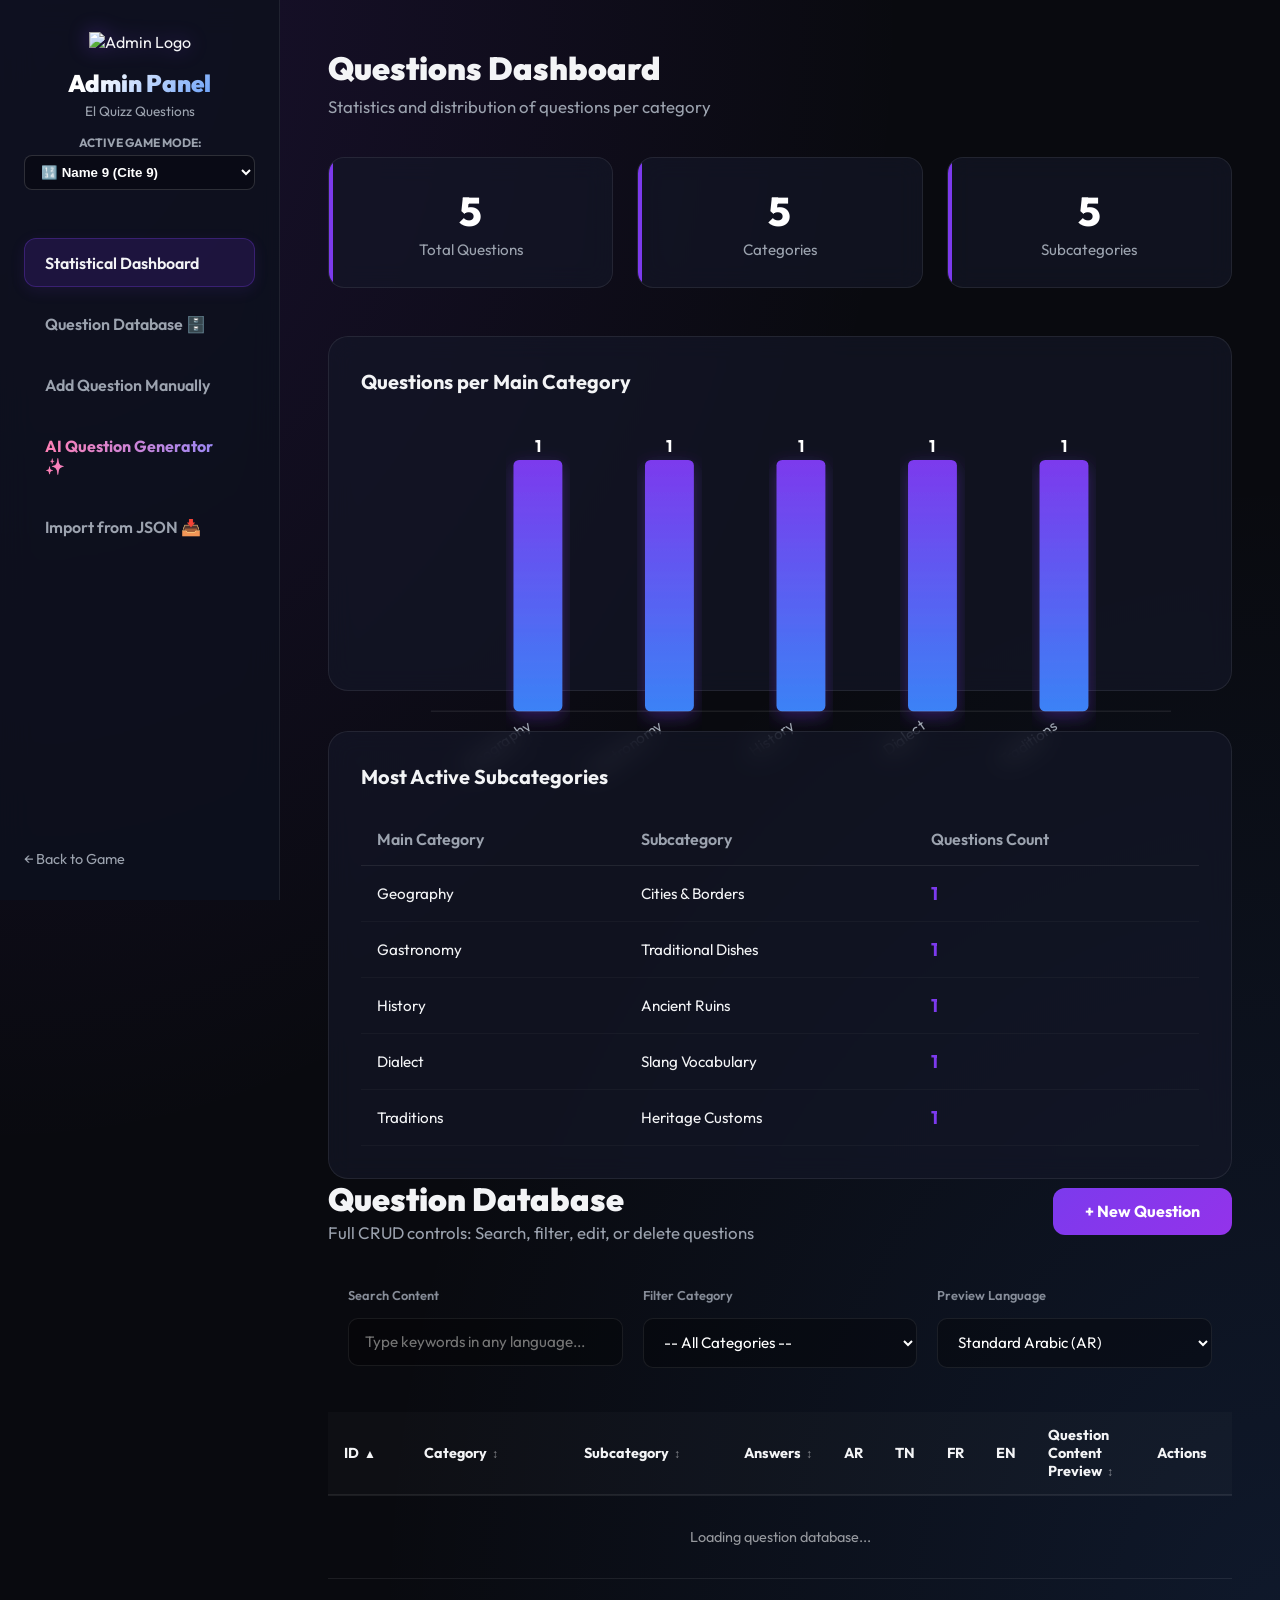
==== web_poc/admin.html @ 9b9b785c "feat: initial commit with clean assets, seeded dictionary database, animations, and theme switcher" ====
<!DOCTYPE html>
<html lang="en" dir="ltr">
<head>
    <meta charset="UTF-8">
    <meta name="viewport" content="width=device-width, initial-scale=1.0">
    <title>Admin Dashboard — Question Management</title>
    <!-- Outfit & Cairo Font from Google Fonts -->
    <link rel="preconnect" href="https://fonts.googleapis.com">
    <link rel="preconnect" href="https://fonts.gstatic.com" crossorigin>
    <link href="https://fonts.googleapis.com/css2?family=Outfit:wght@300;400;600;800&family=Cairo:wght@400;600;700;900&display=swap" rel="stylesheet">
    <link rel="stylesheet" href="admin_style.css">
</head>
<body>
    <div id="admin-app" class="admin-container">
        
        <!-- Sidebar Navigation -->
        <aside class="admin-sidebar">
            <div class="sidebar-header">
                <img src="https://img.icons8.com/color/96/shield.png" alt="Admin Logo" class="sidebar-logo">
                <h1 class="sidebar-title">Admin Panel</h1>
                <p class="sidebar-subtitle">El Quizz Questions</p>
                <div style="margin-top: 15px; width: 100%;">
                    <label style="font-size: 0.75rem; text-transform: uppercase; color: var(--text-secondary); display: block; margin-bottom: 5px; font-weight: bold;">Active Game Mode:</label>
                    <select id="admin-mode-select" style="width: 100%; padding: 8px 12px; background: rgba(0,0,0,0.3); border: 1px solid rgba(255,255,255,0.15); border-radius: 8px; color: white; font-weight: bold; cursor: pointer; outline: none; transition: all 0.2s ease;">
                        <option value="talla3">🔢 Name 9 (Cite 9)</option>
                        <option value="bent_waled">👦 Bent Waled (Girl Boy)</option>
                    </select>
                </div>
            </div>
            
            <nav class="sidebar-nav">
                <button class="nav-item active" data-tab="tab-dashboard">
                    <span>Statistical Dashboard</span>
                </button>
                <button class="nav-item" data-tab="tab-crud">
                    <span>Question Database 🗄️</span>
                </button>
                <button class="nav-item" data-tab="tab-add-manual">
                    <span>Add Question Manually</span>
                </button>
                <button class="nav-item" data-tab="tab-add-ai">
                    <span class="ai-sparkle">AI Question Generator ✨</span>
                </button>
                <button class="nav-item" data-tab="tab-import-json">
                    <span>Import from JSON 📥</span>
                </button>
            </nav>
            
            <div class="sidebar-footer">
                <a href="index.html" class="btn-sidebar-back">← Back to Game</a>
            </div>
        </aside>

        <!-- Main Content Area -->
        <main class="admin-content">
            
            <!-- Tab 1: Dashboard Visualizations -->
            <section id="tab-dashboard" class="tab-content active">
                <h2 class="content-title" id="lbl-dash-title">Questions Dashboard</h2>
                <p class="content-subtitle" id="lbl-dash-subtitle">Statistics and distribution of questions per category</p>

                <!-- Name 9 Dashboard View -->
                <div id="dashboard-talla3-view">
                    <!-- Cards Grid -->
                    <div class="stats-cards-grid">
                        <div class="stat-card">
                            <span class="stat-num" id="stat-total-q">0</span>
                            <span class="stat-lbl">Total Questions</span>
                        </div>
                        <div class="stat-card">
                            <span class="stat-num" id="stat-total-cats">0</span>
                            <span class="stat-lbl">Categories</span>
                        </div>
                        <div class="stat-card">
                            <span class="stat-num" id="stat-total-subcats">0</span>
                            <span class="stat-lbl">Subcategories</span>
                        </div>
                    </div>

                    <!-- Charts Container -->
                    <div class="charts-row">
                        <div class="chart-card-full">
                            <h3 class="chart-title">Questions per Main Category</h3>
                            <div class="chart-visual">
                                <svg id="cat-distribution-svg" viewBox="0 0 600 320"></svg>
                            </div>
                        </div>
                    </div>

                    <div class="table-card">
                        <h3 class="chart-title">Most Active Subcategories</h3>
                        <div class="subcat-table-wrapper">
                            <table class="subcat-table">
                                <thead>
                                    <tr>
                                        <th>Main Category</th>
                                        <th>Subcategory</th>
                                        <th>Questions Count</th>
                                    </tr>
                                </thead>
                                <tbody id="subcat-stats-rows">
                                    <!-- Dynamic rows -->
                                </tbody>
                            </table>
                        </div>
                    </div>
                </div>

                <!-- Bent Waled Dashboard View -->
                <div id="dashboard-bw-view" style="display: none;">
                    <!-- Cards Grid -->
                    <div class="stats-cards-grid">
                        <div class="stat-card">
                            <span class="stat-num" id="stat-bw-total-words">0</span>
                            <span class="stat-lbl">Total Words</span>
                        </div>
                        <div class="stat-card">
                            <span class="stat-num" id="stat-bw-approved-words">0</span>
                            <span class="stat-lbl">Approved Words</span>
                        </div>
                        <div class="stat-card">
                            <span class="stat-num" id="stat-bw-pending-words">0</span>
                            <span class="stat-lbl">Pending Review</span>
                        </div>
                    </div>

                    <!-- Charts Container -->
                    <div class="charts-row">
                        <div class="chart-card-full">
                            <h3 class="chart-title">Words per Main Category</h3>
                            <div class="chart-visual">
                                <svg id="bw-cat-distribution-svg" viewBox="0 0 600 320"></svg>
                            </div>
                        </div>
                    </div>

                    <div class="table-card">
                        <h3 class="chart-title">Words count per Language</h3>
                        <div class="subcat-table-wrapper">
                            <table class="subcat-table">
                                <thead>
                                    <tr>
                                        <th>Language Code</th>
                                        <th>Language Name</th>
                                        <th>Words Count</th>
                                    </tr>
                                </thead>
                                <tbody id="bw-lang-stats-rows">
                                    <!-- Dynamic rows -->
                                </tbody>
                            </table>
                        </div>
                    </div>
                </div>
            </section>

            <!-- Tab 1.5: Question Database (CRUD) -->
            <section id="tab-crud" c                <!-- Name 9 (Talla3) Header & Filter -->
                <div id="crud-talla3-header" style="display: flex; justify-content: space-between; align-items: center; margin-bottom: 1.5rem;">
                    <div>
                        <h2 class="content-title" style="margin-bottom: 0.2rem;">Question Database</h2>
                        <p class="content-subtitle" style="margin: 0;">Full CRUD controls: Search, filter, edit, or delete questions</p>
                    </div>
                    <button class="btn btn-primary" onclick="document.querySelector('[data-tab=\'tab-add-manual\']').click()" style="margin: 0;">+ New Question</button>
                </div>
                
                <!-- Filter bar (Talla3) -->
                <div id="crud-talla3-filters" class="card" style="padding: 1.25rem; margin-bottom: 1.5rem;">
                    <div style="display: grid; grid-template-columns: repeat(auto-fit, minmax(200px, 1fr)); gap: 1.25rem;">
                        <div class="form-group" style="margin: 0;">
                            <label style="font-size: 0.8rem; opacity: 0.85; margin-bottom: 0.4rem; display: block; font-weight: 600;">Search Content</label>
                            <input type="text" id="crud-search" placeholder="Type keywords in any language..." style="width: 100%; box-sizing: border-box;">
                        </div>
                        <div class="form-group" style="margin: 0;">
                            <label style="font-size: 0.8rem; opacity: 0.85; margin-bottom: 0.4rem; display: block; font-weight: 600;">Filter Category</label>
                            <select id="crud-filter-category" style="width: 100%; box-sizing: border-box;">
                                <option value="">-- All Categories --</option>
                                <option value="TO_DO">TO_DO (No Category/Subcategory)</option>
                                <option value="History & Politics">History & Politics</option>
                                <option value="Geography">Geography</option>
                                <option value="Economy & Business">Economy & Business</option>
                                <option value="Science & Technology">Science & Technology</option>
                                <option value="Sports">Sports</option>
                                <option value="Arts">Arts</option>
                                <option value="Entertainment">Entertainment</option>
                                <option value="Gastronomy">Gastronomy</option>
                                <option value="Culture & Lifestyle">Culture & Lifestyle</option>
                                <option value="Religion & Philosophy">Religion & Philosophy</option>
                            </select>
                        </div>
                        <div class="form-group" style="margin: 0;">
                            <label style="font-size: 0.8rem; opacity: 0.85; margin-bottom: 0.4rem; display: block; font-weight: 600;">Preview Language</label>
                            <select id="crud-preview-lang" style="width: 100%; box-sizing: border-box;">
                                <option value="ar" selected>Standard Arabic (AR)</option>
                                <option value="tn">Tunisian Derja (TN)</option>
                                <option value="fr">French (FR)</option>
                                <option value="en">English (EN)</option>
                            </select>
                        </div>
                    </div>
                </div>

                <!-- Bent Waled (BW) Header & Filter -->
                <div id="crud-bw-header" style="display: none; justify-content: space-between; align-items: center; margin-bottom: 1.5rem;">
                    <div>
                        <h2 class="content-title" style="margin-bottom: 0.2rem;">Bent Waled Dictionary</h2>
                        <p class="content-subtitle" style="margin: 0;">Manage valid words: Search, filter, edit, or delete accepted answers</p>
                    </div>
                    <div style="display: flex; gap: 10px; align-items: center;">
                        <button class="btn btn-secondary" id="btn-bw-export" style="margin: 0; background: rgba(59,130,246,0.15); border: 1px solid #3b82f6; color: #3b82f6;">Export to Disk 💾</button>
                        <button class="btn btn-primary" onclick="document.querySelector('[data-tab=\'tab-add-manual\']').click()" style="margin: 0;">+ Add Word</button>
                    </div>
                </div>

                <!-- Filter bar (BW) -->
                <div id="crud-bw-filters" class="card" style="display: none; padding: 1.25rem; margin-bottom: 1.5rem;">
                    <div style="display: grid; grid-template-columns: repeat(auto-fit, minmax(180px, 1fr)); gap: 1.25rem;">
                        <div class="form-group" style="margin: 0;">
                            <label style="font-size: 0.8rem; opacity: 0.85; margin-bottom: 0.4rem; display: block; font-weight: 600;">Search Word</label>
                            <input type="text" id="crud-bw-search" placeholder="Type word..." style="width: 100%; box-sizing: border-box;">
                        </div>
                        <div class="form-group" style="margin: 0;">
                            <label style="font-size: 0.8rem; opacity: 0.85; margin-bottom: 0.4rem; display: block; font-weight: 600;">Category</label>
                            <select id="crud-bw-filter-category" style="width: 100%; box-sizing: border-box;">
                                <option value="">-- All Categories --</option>
                                <option value="boy">Boy (ولد)</option>
                                <option value="girl">Girl (بنت)</option>
                                <option value="country">Country (بلاد)</option>
                                <option value="animal">Animal (حيوان)</option>
                                <option value="object">Object (جماد)</option>
                                <option value="plant">Plant (نبات)</option>
                                <option value="profession">Profession (خدمة)</option>
                                <option value="food">Food (ماكلة)</option>
                            </select>
                        </div>
                        <div class="form-group" style="margin: 0;">
                            <label style="font-size: 0.8rem; opacity: 0.85; margin-bottom: 0.4rem; display: block; font-weight: 600;">Letter</label>
                            <input type="text" id="crud-bw-filter-letter" placeholder="Letter..." maxlength="5" style="width: 100%; box-sizing: border-box;">
                        </div>
                        <div class="form-group" style="margin: 0;">
                            <label style="font-size: 0.8rem; opacity: 0.85; margin-bottom: 0.4rem; display: block; font-weight: 600;">Language</label>
                            <select id="crud-bw-filter-lang" style="width: 100%; box-sizing: border-box;">
                                <option value="">-- All Languages --</option>
                                <option value="ar">Arabic (AR)</option>
                                <option value="tn">Tunisian (TN)</option>
                                <option value="fr">French (FR)</option>
                                <option value="en">English (EN)</option>
                            </select>
                        </div>
                    </div>
                </div>
                
                <!-- Database Grid/Table -->
                <div class="card" style="padding: 0; overflow-x: auto;">
                    <!-- Question Table (Talla3) -->
                    <table id="crud-table-talla3" class="crud-table" style="width: 100%; border-collapse: collapse; text-align: left; font-size: 0.9rem; min-width: 900px;">
                        <thead>
                            <tr style="border-bottom: 2px solid var(--panel-border); background: rgba(255,255,255,0.02);">
                                <th class="sortable-header" data-sort="id" style="padding: 14px 16px; width: 80px; cursor: pointer; user-select: none;">
                                    ID <span class="sort-icon" id="sort-icon-id" style="font-size: 0.75rem; margin-left: 2px;">▲</span>
                                </th>
                                <th class="sortable-header" data-sort="category" style="padding: 14px 16px; width: 160px; cursor: pointer; user-select: none;">
                                    Category <span class="sort-icon" id="sort-icon-category" style="font-size: 0.75rem; margin-left: 2px; opacity: 0.5;">↕</span>
                                </th>
                                <th class="sortable-header" data-sort="subcategory" style="padding: 14px 16px; width: 160px; cursor: pointer; user-select: none;">
                                    Subcategory <span class="sort-icon" id="sort-icon-subcategory" style="font-size: 0.75rem; margin-left: 2px; opacity: 0.5;">↕</span>
                                </th>
                                <th class="sortable-header" data-sort="answers" style="padding: 14px 16px; text-align: center; width: 100px; cursor: pointer; user-select: none;">
                                    Answers <span class="sort-icon" id="sort-icon-answers" style="font-size: 0.75rem; margin-left: 2px; opacity: 0.5;">↕</span>
                                </th>
                                <th style="padding: 14px 16px; text-align: center; width: 45px;">AR</th>
                                <th style="padding: 14px 16px; text-align: center; width: 45px;">TN</th>
                                <th style="padding: 14px 16px; text-align: center; width: 45px;">FR</th>
                                <th style="padding: 14px 16px; text-align: center; width: 45px;">EN</th>
                                <th class="sortable-header" data-sort="text" style="padding: 14px 16px; cursor: pointer; user-select: none;">
                                    Question Content Preview <span class="sort-icon" id="sort-icon-text" style="font-size: 0.75rem; margin-left: 2px; opacity: 0.5;">↕</span>
                                </th>
                                <th style="padding: 14px 16px; text-align: center; width: 100px;">Actions</th>
                            </tr>
                        </thead>
                        <tbody id="crud-table-body">
                            <tr>
                                <td colspan="10" style="padding: 2rem; text-align: center; opacity: 0.6;">Loading question database...</td>
                            </tr>
                        </tbody>
                    </table>

                    <!-- Word Table (Bent Waled) -->
                    <table id="crud-table-bw" class="crud-table" style="display: none; width: 100%; border-collapse: collapse; text-align: left; font-size: 0.9rem; min-width: 900px;">
                        <thead>
                            <tr style="border-bottom: 2px solid var(--panel-border); background: rgba(255,255,255,0.02);">
                                <th style="padding: 14px 16px; width: 60px;">ID</th>
                                <th style="padding: 14px 16px; width: 140px;">Entity ID</th>
                                <th style="padding: 14px 16px; width: 120px;">Category</th>
                                <th style="padding: 14px 16px; width: 80px; text-align: center;">Letter</th>
                                <th style="padding: 14px 16px; width: 180px;">Word</th>
                                <th style="padding: 14px 16px;">Aliases / Synonyms</th>
                                <th style="padding: 14px 16px; width: 90px; text-align: center;">Language</th>
                                <th style="padding: 14px 16px; width: 90px; text-align: center;">Status</th>
                                <th style="padding: 14px 16px; text-align: center; width: 100px;">Actions</th>
                            </tr>
                        </thead>
                        <tbody id="crud-bw-table-body">
                            <tr>
                                <td colspan="7" style="padding: 2rem; text-align: center; opacity: 0.6;">Loading words dictionary...</td>
                            </tr>
                        </tbody>
                    </table>
                </div>

                <!-- Pagination for Bent Waled dictionary -->
                <div id="crud-bw-pagination" style="display: none; justify-content: flex-end; gap: 10px; margin-top: 15px; align-items: center; font-size: 0.95rem;">
                    <span id="crud-bw-pag-info" style="color: var(--text-secondary); margin-right: 10px;">Showing 0-0 of 0</span>
                    <button id="btn-bw-prev-page" class="btn btn-secondary" style="padding: 6px 12px; margin: 0;">Prev</button>
                    <button id="btn-bw-next-page" class="btn btn-secondary" style="padding: 6px 12px; margin: 0;">Next</button>
                </div>
            </section>

            <!-- Tab 2: Add Question Manually -->
            <section id="tab-add-manual" class="tab-content">
                <h2 class="content-title" id="lbl-add-manual-title">Add Question Manually</h2>
                <p class="content-subtitle" id="lbl-add-manual-subtitle">Enter question metadata, text, and Fibonacci answer weights</p>

                <!-- Name 9 (Talla3) Form -->
                <form id="form-manual-question" class="question-form">
                    <div class="form-row-grid">
                        <div class="form-group">
                            <label for="man-question-text">Question Text</label>
                            <input type="text" id="man-question-text" required placeholder="e.g. Name coastal Tunisian cities?">
                        </div>
                    </div>

                    <div class="form-row-grid-three">
                        <div class="form-group">
                            <label for="man-category">Main Category</label>
                            <select id="man-category" required>
                                <option value="History & Politics">History & Politics</option>
                                <option value="Geography">Geography</option>
                                <option value="Economy & Business">Economy & Business</option>
                                <option value="Science & Technology">Science & Technology</option>
                                <option value="Sports">Sports</option>
                                <option value="Arts">Arts</option>
                                <option value="Entertainment">Entertainment</option>
                                <option value="Gastronomy">Gastronomy</option>
                                <option value="Culture & Lifestyle">Culture & Lifestyle</option>
                                <option value="Religion & Philosophy">Religion & Philosophy</option>
                            </select>
                        </div>
                        <div class="form-group">
                            <label for="man-subcategory-select">Subcategory</label>
                            <select id="man-subcategory-select" required>
                                <option value="">-- Select Subcategory --</option>
                                <option value="__NEW__">Other (Create New)...</option>
                            </select>
                        </div>
                        <div class="form-group">
                            <label for="man-region">Target Region</label>
                            <select id="man-region" required>
                                <option value="national">National (Tunisia Only)</option>
                                <option value="regional">Regional (MENA / Arab World)</option>
                                <option value="global">Global (Universal)</option>
                            </select>
                        </div>
                    </div>

                    <div class="form-row-grid man-subcategory-new-group" style="display: none;">
                        <div class="form-group">
                            <label for="man-subcategory-new">New Subcategory Name</label>
                            <input type="text" id="man-subcategory-new" placeholder="Type new subcategory name">
                        </div>
                    </div>

                    <h3 class="form-sub-heading">9 Correct Answers (Fibonacci weights)</h3>
                    <p class="form-desc-text">Provide the answer text and select its Fibonacci difficulty level (1: Easy, 2: Medium, 3: Difficult, 5: Extremely Hard, 8: Near Impossible)</p>

                    <div class="answers-inputs-grid">
                        <!-- 9 Correct answers -->
                        <div class="ans-input-row">
                            <span class="ans-row-num">1</span>
                            <input type="text" id="man-ans-correct-0" required placeholder="Correct Answer 1">
                            <select id="man-ans-pts-0">
                                <option value="1" selected>1 (Easy)</option>
                                <option value="2">2 (Medium)</option>
                                <option value="3">3 (Difficult)</option>
                                <option value="5">5 (Extremely Hard)</option>
                                <option value="8">8 (Near Impossible)</option>
                            </select>
                        </div>
                        <div class="ans-input-row">
                            <span class="ans-row-num">2</span>
                            <input type="text" id="man-ans-correct-1" required placeholder="Correct Answer 2">
                            <select id="man-ans-pts-1">
                                <option value="1" selected>1 (Easy)</option>
                                <option value="2">2 (Medium)</option>
                                <option value="3">3 (Difficult)</option>
                                <option value="5">5 (Extremely Hard)</option>
                                <option value="8">8 (Near Impossible)</option>
                            </select>
                        </div>
                        <div class="ans-input-row">
                            <span class="ans-row-num">3</span>
                            <input type="text" id="man-ans-correct-2" required placeholder="Correct Answer 3">
                            <select id="man-ans-pts-2">
                                <option value="1" selected>1 (Easy)</option>
                                <option value="2">2 (Medium)</option>
                                <option value="3">3 (Difficult)</option>
                                <option value="5">5 (Extremely Hard)</option>
                                <option value="8">8 (Near Impossible)</option>
                            </select>
                        </div>
                        <div class="ans-input-row">
                            <span class="ans-row-num">4</span>
                            <input type="text" id="man-ans-correct-3" required placeholder="Correct Answer 4">
                            <select id="man-ans-pts-3">
                                <option value="1">1 (Easy)</option>
                                <option value="2" selected>2 (Medium)</option>
                                <option value="3">3 (Difficult)</option>
                                <option value="5">5 (Extremely Hard)</option>
                                <option value="8">8 (Near Impossible)</option>
                            </select>
                        </div>
                        <div class="ans-input-row">
                            <span class="ans-row-num">5</span>
                            <input type="text" id="man-ans-correct-4" required placeholder="Correct Answer 5">
                            <select id="man-ans-pts-4">
                                <option value="1">1 (Easy)</option>
                                <option value="2" selected>2 (Medium)</option>
                                <option value="3">3 (Difficult)</option>
                                <option value="5">5 (Extremely Hard)</option>
                                <option value="8">8 (Near Impossible)</option>
                            </select>
                        </div>
                        <div class="ans-input-row">
                            <span class="ans-row-num">6</span>
                            <input type="text" id="man-ans-correct-5" required placeholder="Correct Answer 6">
                            <select id="man-ans-pts-5">
                                <option value="1">1 (Easy)</option>
                                <option value="2">2 (Medium)</option>
                                <option value="3" selected>3 (Difficult)</option>
                                <option value="5">5 (Extremely Hard)</option>
                                <option value="8">8 (Near Impossible)</option>
                            </select>
                        </div>
                        <div class="ans-input-row">
                            <span class="ans-row-num">7</span>
                            <input type="text" id="man-ans-correct-6" required placeholder="Correct Answer 7">
                            <select id="man-ans-pts-6">
                                <option value="1">1 (Easy)</option>
                                <option value="2">2 (Medium)</option>
                                <option value="3" selected>3 (Difficult)</option>
                                <option value="5">5 (Extremely Hard)</option>
                                <option value="8">8 (Near Impossible)</option>
                            </select>
                        </div>
                        <div class="ans-input-row">
                            <span class="ans-row-num">8</span>
                            <input type="text" id="man-ans-correct-7" required placeholder="Correct Answer 8">
                            <select id="man-ans-pts-7">
                                <option value="1">1 (Easy)</option>
                                <option value="2">2 (Medium)</option>
                                <option value="3">3 (Difficult)</option>
                                <option value="5" selected>5 (Extremely Hard)</option>
                                <option value="8">8 (Near Impossible)</option>
                            </select>
                        </div>
                        <div class="ans-input-row">
                            <span class="ans-row-num">9</span>
                            <input type="text" id="man-ans-correct-8" required placeholder="Correct Answer 9">
                            <select id="man-ans-pts-8">
                                <option value="1">1 (Easy)</option>
                                <option value="2">2 (Medium)</option>
                                <option value="3">3 (Difficult)</option>
                                <option value="5">5 (Extremely Hard)</option>
                                <option value="8" selected>8 (Near Impossible)</option>
                            </select>
                        </div>
                    </div>

                    <h3 class="form-sub-heading text-red">Single Wrong Answer (The Trap)</h3>
                    <div class="form-row-grid">
                        <div class="form-group">
                            <input type="text" id="man-ans-wrong" required placeholder="e.g. Cairo (wrong answer)" class="input-wrong">
                        </div>
                    </div>

                    <button type="submit" class="btn btn-primary btn-submit">Save Question</button>
                </form>

                <!-- Bent Waled (BW) Form -->
                <form id="form-manual-bw-word" class="question-form" style="display: none;">
                    <div class="form-row-grid-two">
                        <div class="form-group">
                            <label for="man-bw-word">Dictionary Word</label>
                            <input type="text" id="man-bw-word" required placeholder="e.g. Apple, أرنب, Alice, فرنسا...">
                        </div>
                        <div class="form-group">
                            <label for="man-bw-entity-id">Entity ID (Optional)</label>
                            <input type="text" id="man-bw-entity-id" placeholder="e.g. country_ma, animal_rabbit...">
                        </div>
                    </div>
                    <div class="form-row-grid" style="margin-bottom: 15px;">
                        <div class="form-group">
                            <label for="man-bw-aliases">Aliases / Synonyms (Optional, comma-separated)</label>
                            <input type="text" id="man-bw-aliases" placeholder="e.g. L'île de Madagascar, Mada...">
                        </div>
                    </div>

                    <div class="form-row-grid-three">
                        <div class="form-group">
                            <label for="man-bw-category">Category</label>
                            <select id="man-bw-category" required style="width: 100%; box-sizing: border-box;">
                                <option value="boy">Boy (ولد)</option>
                                <option value="girl">Girl (بنت)</option>
                                <option value="country">Country (بلاد)</option>
                                <option value="animal">Animal (حيوان)</option>
                                <option value="object">Object (جماد)</option>
                                <option value="plant">Plant (نبات)</option>
                                <option value="profession">Profession (خدمة)</option>
                                <option value="food">Food (ماكلة)</option>
                            </select>
                        </div>
                        <div class="form-group">
                            <label for="man-bw-letter">Starts with Letter</label>
                            <input type="text" id="man-bw-letter" required maxlength="5" placeholder="e.g. A, ب..." style="width: 100%; box-sizing: border-box;">
                        </div>
                        <div class="form-group">
                            <label for="man-bw-lang">Word Language</label>
                            <select id="man-bw-lang" required style="width: 100%; box-sizing: border-box;">
                                <option value="ar">Standard Arabic (AR)</option>
                                <option value="tn">Tunisian Derja (TN)</option>
                                <option value="fr">French (FR)</option>
                                <option value="en" selected>English (EN)</option>
                            </select>
                        </div>
                    </div>

                    <div style="display: flex; align-items: center; gap: 8px; margin-top: 15px; margin-bottom: 25px;">
                        <input type="checkbox" id="man-bw-approved" checked style="width: auto;">
                        <label for="man-bw-approved" style="margin: 0; cursor: pointer;">Auto-Approve Word</label>
                    </div>

                    <button type="submit" class="btn btn-primary btn-submit">Save Word to Dictionary 🚀</button>
                </form>
            </section>

            <!-- Tab 3: Generate Question with AI -->
            <section id="tab-add-ai" class="tab-content">
                <h2 class="content-title" id="lbl-add-ai-title">AI Question Generator ✨</h2>
                <p class="content-subtitle" id="lbl-add-ai-subtitle">Use Gemini to generate a batch of cultural questions with 9 answers and 1 trap</p>

                <!-- Name 9 (Talla3) View -->
                <div id="ai-gen-talla3-view" class="ai-prompt-box">
                    <div class="form-group">
                        <label for="ai-prompt">Question Topic / Prompt</label>
                        <input type="text" id="ai-prompt" placeholder="e.g. Traditional Tunisian dishes, Oasis towns in Tozeur, Carthaginian ruins..." value="Traditional Tunisian dishes">
                    </div>
                    
                    <div class="form-row-grid">
                        <div class="form-group">
                            <label style="margin-bottom: 0.5rem; display: block; font-weight: 600; color: var(--text-secondary);">Target Languages (Select one or more to duplicate translations)</label>
                            <div class="language-checkboxes-grid" style="display: flex; gap: 1.5rem; flex-wrap: wrap; margin-bottom: 1rem;">
                                <label style="display: flex; align-items: center; gap: 0.5rem; cursor: pointer;">
                                    <input type="checkbox" name="ai-lang-checkbox" value="en" checked style="width: auto !important; margin: 0 !important;">
                                    <span>English</span>
                                </label>
                                <label style="display: flex; align-items: center; gap: 0.5rem; cursor: pointer;">
                                    <input type="checkbox" name="ai-lang-checkbox" value="fr" style="width: auto !important; margin: 0 !important;">
                                    <span>French</span>
                                </label>
                                <label style="display: flex; align-items: center; gap: 0.5rem; cursor: pointer;">
                                    <input type="checkbox" name="ai-lang-checkbox" value="ar" style="width: auto !important; margin: 0 !important;">
                                    <span>Arabic (Standard)</span>
                                </label>
                                <label style="display: flex; align-items: center; gap: 0.5rem; cursor: pointer;">
                                    <input type="checkbox" name="ai-lang-checkbox" value="tn" style="width: auto !important; margin: 0 !important;">
                                    <span>Tunisian Arabic (Derja)</span>
                                </label>
                            </div>
                        </div>
                    </div>

                    <div class="form-row-grid-three" style="grid-template-columns: 1fr 1fr; margin-top: 1rem;">
                        <div class="form-group">
                            <label for="ai-count">Generation Mode (Batch Size)</label>
                            <select id="ai-count">
                                <option value="1" selected>1 Question (Single)</option>
                                <option value="3">3 Questions (Batch)</option>
                                <option value="5">5 Questions (Batch)</option>
                            </select>
                        </div>
                        <div class="form-group" style="display: flex; align-items: flex-end;">
                            <button id="btn-generate-ai" class="btn btn-primary btn-ai glow-btn" style="width: 100%;">
                                <span>Generate Questions Now</span>
                                <i class="sparkle-icon">✨</i>
                            </button>
                        </div>
                    </div>
                </div>

                <!-- Bent Waled (BW) View -->
                <div id="ai-gen-bw-view" class="ai-prompt-box" style="display: none;">
                    <div class="form-group">
                        <label for="ai-bw-prompt">AI Prompt Guidance / Details</label>
                        <input type="text" id="ai-bw-prompt" placeholder="e.g. Traditional Tunisian food, popular French girl names..." value="Tunisian boy and girl names">
                    </div>

                    <div class="form-row-grid-three">
                        <div class="form-group">
                            <label for="ai-bw-category-select">Category</label>
                            <select id="ai-bw-category-select">
                                <option value="boy">Boy (ولد)</option>
                                <option value="girl">Girl (بنت)</option>
                                <option value="country">Country (بلاد)</option>
                                <option value="animal">Animal (حيوان)</option>
                                <option value="object">Object (جماد)</option>
                                <option value="plant">Plant (نبات)</option>
                                <option value="profession">Profession (خدمة)</option>
                                <option value="food">Food (ماكلة)</option>
                            </select>
                        </div>
                        <div class="form-group">
                            <label for="ai-bw-letter-input">Target Letter</label>
                            <input type="text" id="ai-bw-letter-input" maxlength="5" value="A" placeholder="A, B, أ, ب...">
                        </div>
                        <div class="form-group">
                            <label for="ai-bw-lang-select">Language</label>
                            <select id="ai-bw-lang-select">
                                <option value="ar">Standard Arabic (AR)</option>
                                <option value="tn">Tunisian Derja (TN)</option>
                                <option value="fr">French (FR)</option>
                                <option value="en" selected>English (EN)</option>
                            </select>
                        </div>
                    </div>

                    <div class="form-row-grid-three" style="grid-template-columns: 1fr 1fr; margin-top: 1rem;">
                        <div class="form-group">
                            <label for="ai-bw-count">Words Count</label>
                            <select id="ai-bw-count">
                                <option value="5">5 Words</option>
                                <option value="10" selected>10 Words</option>
                                <option value="25">25 Words</option>
                                <option value="50">50 Words</option>
                            </select>
                        </div>
                        <div class="form-group" style="display: flex; align-items: flex-end;">
                            <button id="btn-generate-ai-bw" class="btn btn-primary btn-ai glow-btn" style="width: 100%;">
                                <span>Generate Words Now</span>
                                <i class="sparkle-icon">✨</i>
                            </button>
                        </div>
                    </div>
                </div>

                <!-- AI Generation Loading Spinner -->
                <div id="ai-loading" class="ai-loading-container" style="display: none;">
                    <div class="spinner"></div>
                    <p class="spinner-text" id="ai-loading-text">Connecting to Gemini to design batch questions and trap answers...</p>
                </div>

                <!-- AI Output Preview Card (Talla3) -->
                <div id="ai-output-preview" class="ai-preview-card" style="display: none;">
                    <h3 class="preview-heading">Review & Edit Generated Questions</h3>
                    <div id="ai-preview-cards-container"></div>
                    <div class="preview-actions" style="margin-top: 2rem; border-top: 1px solid var(--panel-border); padding-top: 1.5rem;">
                        <button id="btn-save-ai-question" class="btn btn-primary">Save All to Database</button>
                        <button id="btn-discard-ai" class="btn btn-secondary">Discard All</button>
                    </div>
                </div>

                <!-- AI Output Preview Card (BW) -->
                <div id="ai-output-preview-bw" class="ai-preview-card" style="display: none;">
                    <h3 class="preview-heading">Review & Edit Generated Words</h3>
                    <div style="overflow-x: auto; margin-bottom: 1.5rem;">
                        <table class="crud-table" style="width: 100%;">
                            <thead>
                                <tr>
                                    <th style="width: 50px;">Select</th>
                                    <th>Category</th>
                                    <th>Letter</th>
                                    <th>Word</th>
                                    <th>Language</th>
                                </tr>
                            </thead>
                            <tbody id="ai-bw-preview-rows">
                                <!-- JS inserts word rows -->
                            </tbody>
                        </table>
                    </div>
                    <div class="preview-actions" style="margin-top: 2rem; border-top: 1px solid var(--panel-border); padding-top: 1.5rem;">
                        <button id="btn-save-ai-bw" class="btn btn-primary">Save Selected to Dictionary</button>
                        <button id="btn-discard-ai-bw" class="btn btn-secondary">Discard All</button>
                    </div>
                </div>
            </section>

            <!-- Tab 5: JSON Questions Import -->
            <section id="tab-import-json" class="tab-content">
                <h2 class="content-title" id="lbl-import-title">Import Questions from JSON 📥</h2>
                <p class="content-subtitle" id="lbl-import-subtitle">
                    Import a list of questions with multi-language translations and custom points in bulk by pasting a JSON array.
                </p>

                <!-- Name 9 (Talla3) Prompt View -->
                <div id="import-talla3-view" class="table-card" style="margin-bottom: 2rem; padding: 1.5rem;">
                    <h3 class="chart-title" style="margin-bottom: 0.75rem; color: var(--secondary-color);">
                        💡 How to Generate the JSON with a Chatbot
                    </h3>
                    <p style="font-size: 0.95rem; line-height: 1.6; color: var(--text-secondary); margin-bottom: 1rem;">
                        Copy the prompt template below and paste it into ChatGPT, Claude, Gemini, or any chatbot to generate a correctly formatted question list.
                    </p>
                    
                    <!-- Prompt Configuration Dropdowns -->
                    <div class="form-row-grid-three" style="margin-bottom: 1.5rem; grid-template-columns: 1fr 1fr 120px; gap: 1rem; border-bottom: 1px solid var(--panel-border); padding-bottom: 1.5rem;">
                        <div class="form-group">
                            <label for="import-prompt-category">Category Focus</label>
                            <select id="import-prompt-category" style="background: rgba(0,0,0,0.4); color: var(--text-primary); border: 1px solid var(--panel-border); border-radius: 8px; padding: 0.5rem; width: 100%;">
                                <option value="">-- All Categories (Random) --</option>
                                <option value="History & Politics">History & Politics</option>
                                <option value="Geography">Geography</option>
                                <option value="Economy & Business">Economy & Business</option>
                                <option value="Science & Technology">Science & Technology</option>
                                <option value="Sports">Sports</option>
                                <option value="Arts">Arts</option>
                                <option value="Entertainment">Entertainment</option>
                                <option value="Gastronomy">Gastronomy</option>
                                <option value="Culture & Lifestyle">Culture & Lifestyle</option>
                                <option value="Religion & Philosophy">Religion & Philosophy</option>
                            </select>
                        </div>
                        <div class="form-group">
                            <label for="import-prompt-subcategory">Subcategory Focus</label>
                            <select id="import-prompt-subcategory" style="background: rgba(0,0,0,0.4); color: var(--text-primary); border: 1px solid var(--panel-border); border-radius: 8px; padding: 0.5rem; width: 100%;">
                                <option value="">-- All Subcategories --</option>
                            </select>
                        </div>
                        <div class="form-group">
                            <label for="import-prompt-count">Questions Count</label>
                            <select id="import-prompt-count" style="background: rgba(0,0,0,0.4); color: var(--text-primary); border: 1px solid var(--panel-border); border-radius: 8px; padding: 0.5rem; width: 100%;">
                                <option value="1">1</option>
                                <option value="3" selected>3</option>
                                <option value="5">5</option>
                                <option value="10">10</option>
                                <option value="15">15</option>
                            </select>
                        </div>
                    </div>

                    <div class="form-group">
                        <label style="display: flex; justify-content: space-between; align-items: center;">
                            <span>Chatbot Prompt Template</span>
                            <button class="btn btn-secondary" style="padding: 0.25rem 0.75rem; font-size: 0.8rem;" onclick="copyPromptTemplate('talla3')">Copy Prompt</button>
                        </label>
                        <textarea id="prompt-template-text" readonly class="form-control" style="min-height: 300px; font-family: monospace; font-size: 0.85rem; background: rgba(0,0,0,0.3); resize: none; margin-top: 0.5rem; line-height: 1.4; width: 100%;">Act as a professional trivia content designer for the Tunisian mobile game "El Quizz".
Generate exactly 3 trivia questions about Tunisian cultural heritage, history, or geography.
Return the response strictly as a single raw JSON array. DO NOT wrap it in markdown code block tags like ```json, and do not write any additional introductory or explanatory text.
Each question in the array must follow this exact format:
{
  "category": "Geography",
  "subcategory": "Country",
  "region": "Tunisia",
  "difficulty": 3,
  "generation": "All",
  "translations": {
    "ar": "ما هي بعض الولايات التونسية الساحلية؟",
    "tn": "شنومة بعض الولايات التونسية الساحلية؟",
    "fr": "Quels sont des gouvernorats côtiers tunisiens?",
    "en": "What are some coastal Tunisian governorates?"
  },
  "answers": [
    {
      "is_correct": true,
      "points": 1,
      "translations": {
        "ar": "بنزرت",
        "tn": "بنزرت",
        "fr": "Bizerte",
        "en": "Bizerte"
      }
    },
    {
      "is_correct": false,
      "points": 0,
      "translations": {
        "ar": "القيروان",
        "tn": "القيروان",
        "fr": "Kairouan",
        "en": "Kairouan"
      }
    }
  ]
}</textarea>
                    </div>
                </div>

                <!-- Bent Waled (BW) Prompt View -->
                <div id="import-bw-view" class="table-card" style="display: none; margin-bottom: 2rem; padding: 1.5rem;">
                    <h3 class="chart-title" style="margin-bottom: 0.75rem; color: var(--secondary-color);">
                        💡 How to Generate Dictionary JSON with a Chatbot
                    </h3>
                    <p style="font-size: 0.95rem; line-height: 1.6; color: var(--text-secondary); margin-bottom: 1rem;">
                        Copy the prompt template below and paste it into ChatGPT, Claude, Gemini, or any chatbot to generate a correctly formatted dictionary word list.
                    </p>

                    <div class="form-group">
                        <label style="display: flex; justify-content: space-between; align-items: center;">
                            <span>Chatbot Prompt Template (Bent Waled)</span>
                            <button class="btn btn-secondary" style="padding: 0.25rem 0.75rem; font-size: 0.8rem;" onclick="copyPromptTemplate('bw')">Copy Prompt</button>
                        </label>
                        <textarea id="prompt-template-text-bw" readonly class="form-control" style="min-height: 300px; font-family: monospace; font-size: 0.85rem; background: rgba(0,0,0,0.3); resize: none; margin-top: 0.5rem; line-height: 1.4; width: 100%;">Act as a professional dictionary content builder for the Tunisian mobile game "El Quizz".
Generate a list of 25 vocabulary words starting with specific letters for the game categories: boy, girl, country, animal, object, plant, profession, food.
Return the response strictly as a single raw JSON array. DO NOT wrap it in markdown code block tags like ```json, and do not write any introductory text.
Each item in the array must follow this exact format:
[
  {
    "category": "animal",
    "letter": "A",
    "word": "Alligator",
    "language": "en"
  }
]</textarea>
                    </div>
                </div>

                <!-- Pasting Input Form -->
                <div class="table-card" style="padding: 1.5rem;">
                    <h3 class="chart-title" id="lbl-paste-json-title" style="margin-bottom: 1rem; color: var(--accent-color);">
                        📋 Paste Question JSON Array
                    </h3>
                    <div class="form-group">
                        <textarea id="json-import-textarea" class="form-control" style="min-height: 280px; font-family: monospace; font-size: 0.9rem; line-height: 1.4; background: rgba(0,0,0,0.4); border: 1px solid var(--panel-border); border-radius: 12px; padding: 1rem; width: 100%; resize: vertical;" placeholder="[&#10;  {&#10;    &quot;category&quot;: &quot;Geography&quot;,&#10;    ...&#10;  }&#10;]"></textarea>
                    </div>
                    
                    <div style="display: flex; gap: 1rem; margin-top: 1rem;">
                        <button id="btn-import-json" class="btn btn-primary" style="flex-grow: 1;">Validate & Import Questions</button>
                        <button id="btn-clear-json" class="btn btn-secondary">Clear Input</button>
                    </div>
                </div>

                <!-- Import Status Logger -->
                <div id="json-import-status" style="display: none; margin-top: 1.5rem; padding: 1.25rem; background: rgba(13,17,30,0.85); border: 1px solid var(--panel-border); border-radius: 12px;">
                    <h4 style="margin-bottom: 0.75rem; color: var(--text-primary); font-size: 1.1rem; display: flex; align-items: center; gap: 0.5rem;">
                        <span>Import Status Log</span>
                        <span id="import-log-badge" style="font-size: 0.75rem; padding: 0.15rem 0.5rem; border-radius: 10px; background: var(--primary-color);">Processing...</span>
                    </h4>
                    <div id="json-import-log-rows" style="font-family: monospace; max-height: 250px; overflow-y: auto; font-size: 0.85rem; line-height: 1.5; color: var(--text-secondary); background: rgba(0,0,0,0.3); border: 1px solid rgba(255,255,255,0.05); border-radius: 8px; padding: 0.75rem;">
                    </div>
                </div>
            </section>
        </main>
    </div>

    <!-- Edit Question Modal Overlay -->
    <div id="modal-edit-question" class="modal-overlay" style="display: none;">
        <div class="glass-modal" style="max-width: 900px; width: 95%; max-height: 90vh; overflow-y: auto;">
            <div style="display: flex; justify-content: space-between; align-items: center; border-bottom: 1px solid var(--panel-border); padding-bottom: 1rem; margin-bottom: 1.5rem;">
                <h3 style="margin: 0; color: var(--accent-color); font-size: 1.4rem; font-weight: 800;">Edit Question Details</h3>
                <span id="close-edit-modal" style="cursor: pointer; font-size: 1.5rem; opacity: 0.7;">&times;</span>
            </div>
            
            <form id="form-edit-question">
                <input type="hidden" id="edit-q-id">
                
                <!-- Question Texts Grid -->
                <div style="display: grid; grid-template-columns: repeat(auto-fit, minmax(320px, 1fr)); gap: 1rem; margin-bottom: 1.5rem;">
                    <div class="form-group">
                        <label>Question Text (Standard Arabic - AR)</label>
                        <textarea id="edit-q-text-ar" rows="2" placeholder="Question in standard Arabic"></textarea>
                    </div>
                    <div class="form-group">
                        <label>Question Text (Tunisian Derja - TN)</label>
                        <textarea id="edit-q-text-tn" rows="2" placeholder="Question in Tunisian dialect"></textarea>
                    </div>
                    <div class="form-group">
                        <label>Question Text (French - FR)</label>
                        <textarea id="edit-q-text-fr" rows="2" placeholder="Question in French"></textarea>
                    </div>
                    <div class="form-group">
                        <label>Question Text (English - EN)</label>
                        <textarea id="edit-q-text-en" rows="2" placeholder="Question in English"></textarea>
                    </div>
                </div>

                <div style="display: grid; grid-template-columns: repeat(auto-fit, minmax(200px, 1fr)); gap: 1rem; margin-bottom: 1.5rem;">
                    <div class="form-group">
                        <label>Category</label>
                        <select id="edit-q-category" required>
                            <option value="History & Politics">History & Politics</option>
                            <option value="Geography">Geography</option>
                            <option value="Economy & Business">Economy & Business</option>
                            <option value="Science & Technology">Science & Technology</option>
                            <option value="Sports">Sports</option>
                            <option value="Arts">Arts</option>
                            <option value="Entertainment">Entertainment</option>
                            <option value="Gastronomy">Gastronomy</option>
                            <option value="Culture & Lifestyle">Culture & Lifestyle</option>
                            <option value="Religion & Philosophy">Religion & Philosophy</option>
                        </select>
                    </div>
                    <div class="form-group">
                        <label>Subcategory</label>
                        <select id="edit-q-subcategory-select" required></select>
                    </div>
                    <div class="form-group">
                        <label>Difficulty (1-5)</label>
                        <select id="edit-q-difficulty">
                            <option value="1">1 (Easy)</option>
                            <option value="2">2 (Medium)</option>
                            <option value="3">3 (Difficult)</option>
                            <option value="4">4 (Extremely Hard)</option>
                            <option value="5">5 (Near Impossible)</option>
                        </select>
                    </div>
                </div>

                <div class="form-row-grid edit-subcategory-new-group" style="display: none; margin-bottom: 1.5rem;">
                    <div class="form-group">
                        <label>New Subcategory Name</label>
                        <input type="text" id="edit-q-subcategory-new" placeholder="Type new subcategory name">
                    </div>
                </div>

                <!-- Correct Answers Grid (9 items) -->
                <h4 style="margin-bottom: 1rem; color: var(--secondary-color); border-bottom: 1px solid var(--panel-border); padding-bottom: 0.5rem;">Correct Answers (Fibonacci Point Values)</h4>
                <div style="display: grid; grid-template-columns: 1fr; gap: 1rem; margin-bottom: 2rem;" id="edit-correct-answers-container">
                    <!-- Javascript generates 9 answers items -->
                </div>

                <!-- Trap Answer Section -->
                <h4 style="margin-bottom: 1rem; color: #ef4444; border-bottom: 1px solid var(--panel-border); padding-bottom: 0.5rem;">Wrong Trap Answer (0 Points)</h4>
                <div style="display: grid; grid-template-columns: 1fr; gap: 1rem; margin-bottom: 2rem;" id="edit-trap-answers-container">
                    <!-- Javascript generates wrong answer languages inputs -->
                </div>

                <div style="display: flex; justify-content: space-between; align-items: center; border-top: 1px solid var(--panel-border); padding-top: 1.5rem; margin-top: 2rem;">
                    <button type="button" class="btn btn-secondary" id="btn-edit-delete" style="background: rgba(239, 68, 68, 0.15); border: 1px solid #ef4444; color: #ef4444;">Delete Question 🗑️</button>
                    <div style="display: flex; gap: 1rem;">
                        <button type="button" class="btn btn-secondary" id="btn-edit-cancel">Cancel ❌</button>
                        <button type="submit" class="btn btn-primary">Save Changes 💾</button>
                    </div>
                </div>
            </form>
        </div>
    </div>

    <!-- Modal: Edit Bent Waled Word -->
    <div id="modal-edit-word" class="modal-overlay" style="display: none;">
        <div class="glass-modal" style="max-width: 500px; width: 90%;">
            <div style="display: flex; justify-content: space-between; align-items: center; border-bottom: 1px solid var(--panel-border); padding-bottom: 1rem; margin-bottom: 1.5rem;">
                <h3 style="margin: 0; color: var(--accent-color); font-size: 1.4rem; font-weight: 800;">Edit Dictionary Word 📝</h3>
                <span id="close-edit-word-modal" style="cursor: pointer; font-size: 1.5rem; opacity: 0.7;">&times;</span>
            </div>
            
            <form id="form-edit-word">
                <input type="hidden" id="edit-word-id">
                <div style="display: grid; grid-template-columns: 1fr 1fr; gap: 15px; margin-bottom: 15px;">
                    <div class="form-group">
                        <label for="edit-word-text">Word</label>
                        <input type="text" id="edit-word-text" required style="width: 100%; box-sizing: border-box;">
                    </div>
                    <div class="form-group">
                        <label for="edit-word-entity-id">Entity ID</label>
                        <input type="text" id="edit-word-entity-id" style="width: 100%; box-sizing: border-box;">
                    </div>
                </div>
                <div class="form-group" style="margin-bottom: 15px;">
                    <label for="edit-word-aliases">Aliases / Synonyms (comma-separated)</label>
                    <input type="text" id="edit-word-aliases" style="width: 100%; box-sizing: border-box;">
                </div>
                
                <div style="display: grid; grid-template-columns: 1fr 1fr; gap: 15px; margin-bottom: 15px;">
                    <div class="form-group">
                        <label for="edit-word-category">Category</label>
                        <select id="edit-word-category" required style="width: 100%; box-sizing: border-box;">
                            <option value="boy">Boy (ولد)</option>
                            <option value="girl">Girl (بنت)</option>
                            <option value="country">Country (بلاد)</option>
                            <option value="animal">Animal (حيوان)</option>
                            <option value="object">Object (جماد)</option>
                            <option value="plant">Plant (نبات)</option>
                            <option value="profession">Profession (خدمة)</option>
                            <option value="food">Food (ماكلة)</option>
                        </select>
                    </div>
                    <div class="form-group">
                        <label for="edit-word-letter">Letter</label>
                        <input type="text" id="edit-word-letter" required maxlength="5" style="width: 100%; box-sizing: border-box;">
                    </div>
                </div>

                <div style="display: grid; grid-template-columns: 1fr 1fr; gap: 15px; margin-bottom: 15px;">
                    <div class="form-group">
                        <label for="edit-word-lang">Language</label>
                        <select id="edit-word-lang" required style="width: 100%; box-sizing: border-box;">
                            <option value="ar">Arabic (AR)</option>
                            <option value="tn">Tunisian (TN)</option>
                            <option value="fr">French (FR)</option>
                            <option value="en">English (EN)</option>
                        </select>
                    </div>
                    <div class="form-group" style="display: flex; align-items: center; gap: 8px; margin-top: 25px;">
                        <input type="checkbox" id="edit-word-approved" checked style="width: auto;">
                        <label for="edit-word-approved" style="margin: 0; cursor: pointer;">Approved</label>
                    </div>
                </div>

                <div style="display: flex; justify-content: space-between; align-items: center; border-top: 1px solid var(--panel-border); padding-top: 15px; margin-top: 20px;">
                    <button type="button" class="btn btn-secondary" id="btn-edit-word-delete" style="background: rgba(239, 68, 68, 0.15); border: 1px solid #ef4444; color: #ef4444; margin: 0;">Delete Word 🗑️</button>
                    <div style="display: flex; gap: 10px;">
                        <button type="button" class="btn btn-secondary" id="btn-edit-word-cancel" style="margin: 0;">Cancel</button>
                        <button type="submit" class="btn btn-primary" style="margin: 0;">Save Word 💾</button>
                    </div>
                </div>
            </form>
        </div>
    </div>

    <!-- Script imports -->
    <script src="admin_app.js"></script>
</body>
</html>
---- web_poc/admin_style.css ----
/* Admin Dashboard Styling - El Quizz V2 */
:root {
    --bg-dark: #090a0f;
    --panel-bg: rgba(20, 24, 40, 0.65);
    --panel-border: rgba(255, 255, 255, 0.08);
    --text-primary: #f3f4f6;
    --text-secondary: #9ca3af;
    
    --primary-color: #7c3aed;
    --primary-glow: rgba(124, 58, 237, 0.4);
    --secondary-color: #3b82f6;
    --accent-color: #10b981;
    --danger-color: #ef4444;
    
    --font-ar: 'Cairo', sans-serif;
    --font-en: 'Outfit', sans-serif;
}

* {
    box-sizing: border-box;
    margin: 0;
    padding: 0;
}

body {
    background-color: var(--bg-dark);
    background-image: 
        radial-gradient(at 0% 0%, rgba(124, 58, 237, 0.15) 0px, transparent 50%),
        radial-gradient(at 100% 100%, rgba(59, 130, 246, 0.12) 0px, transparent 50%);
    color: var(--text-primary);
    font-family: var(--font-en); /* Set default font to English Outfit */
    min-height: 100vh;
    overflow-x: hidden;
}

/* Page Layout */
.admin-container {
    display: flex;
    min-height: 100vh;
    position: relative;
}

/* Sidebar on the Left (LTR) */
.admin-sidebar {
    width: 280px;
    background: rgba(13, 17, 30, 0.85);
    border-right: 1px solid var(--panel-border);
    backdrop-filter: blur(16px);
    display: flex;
    flex-direction: column;
    padding: 2rem 1.5rem;
    position: fixed;
    height: 100vh;
    left: 0;
    top: 0;
    z-index: 10;
}

.sidebar-header {
    text-align: center;
    margin-bottom: 3rem;
}

.sidebar-logo {
    width: 64px;
    height: 64px;
    margin-bottom: 1rem;
    filter: drop-shadow(0 0 10px var(--primary-glow));
}

.sidebar-title {
    font-size: 1.5rem;
    font-weight: 900;
    background: linear-gradient(135deg, #fff 30%, var(--secondary-color));
    -webkit-background-clip: text;
    -webkit-text-fill-color: transparent;
}

.sidebar-subtitle {
    font-size: 0.85rem;
    color: var(--text-secondary);
    margin-top: 0.25rem;
}

.sidebar-nav {
    display: flex;
    flex-direction: column;
    gap: 0.75rem;
    flex-grow: 1;
}

.nav-item {
    background: transparent;
    border: 1px solid transparent;
    color: var(--text-secondary);
    font-family: var(--font-en);
    font-size: 1rem;
    font-weight: 600;
    padding: 0.85rem 1.25rem;
    text-align: left; /* Align to the left */
    border-radius: 12px;
    cursor: pointer;
    transition: all 0.3s cubic-bezier(0.4, 0, 0.2, 1);
    display: flex;
    align-items: center;
    justify-content: flex-start;
}

.nav-item:hover {
    background: rgba(255, 255, 255, 0.03);
    color: var(--text-primary);
}

.nav-item.active {
    background: rgba(124, 58, 237, 0.15);
    border-color: rgba(124, 58, 237, 0.3);
    color: var(--text-primary);
    box-shadow: 0 4px 15px rgba(124, 58, 237, 0.1);
}

.ai-sparkle {
    background: linear-gradient(90deg, #ff80b5, #9089fc);
    -webkit-background-clip: text;
    -webkit-text-fill-color: transparent;
    font-weight: bold;
}

.sidebar-footer {
    margin-top: auto;
}

.btn-sidebar-back {
    color: var(--text-secondary);
    text-decoration: none;
    font-size: 0.9rem;
    transition: color 0.2s;
}

.btn-sidebar-back:hover {
    color: var(--text-primary);
}

/* Main Content Area margin-left to make space for left sidebar */
.admin-content {
    margin-left: 280px;
    flex-grow: 1;
    padding: 3rem;
    max-width: 1200px;
}

.tab-content {
    display: none;
    animation: fadeIn 0.4s ease;
}

.tab-content.active {
    display: block;
}

@keyframes fadeIn {
    from { opacity: 0; transform: translateY(8px); }
    to { opacity: 1; transform: translateY(0); }
}

.content-title {
    font-size: 2rem;
    font-weight: 900;
    margin-bottom: 0.5rem;
}

.content-subtitle {
    color: var(--text-secondary);
    margin-bottom: 2.5rem;
    font-size: 1.05rem;
}

/* Stats Cards Grid */
.stats-cards-grid {
    display: grid;
    grid-template-columns: repeat(auto-fit, minmax(220px, 1fr));
    gap: 1.5rem;
    margin-bottom: 3rem;
}

.stat-card {
    background: var(--panel-bg);
    border: 1px solid var(--panel-border);
    backdrop-filter: blur(12px);
    border-radius: 16px;
    padding: 1.75rem;
    display: flex;
    flex-direction: column;
    align-items: center;
    position: relative;
    overflow: hidden;
}

.stat-card::before {
    content: '';
    position: absolute;
    top: 0;
    left: 0;
    width: 4px;
    height: 100%;
    background: var(--primary-color);
}

.stat-num {
    font-family: var(--font-en);
    font-size: 2.5rem;
    font-weight: 800;
    color: #fff;
    margin-bottom: 0.25rem;
}

.stat-lbl {
    font-size: 0.95rem;
    color: var(--text-secondary);
}

/* Charts & tables */
.charts-row {
    margin-bottom: 2.5rem;
}

.chart-card-full {
    background: var(--panel-bg);
    border: 1px solid var(--panel-border);
    backdrop-filter: blur(12px);
    border-radius: 20px;
    padding: 2rem;
}

.chart-title {
    font-size: 1.25rem;
    font-weight: 700;
    margin-bottom: 1.5rem;
}

.chart-visual {
    width: 100%;
    height: 240px;
}

/* SVG Chart Elements */
.bar-rect {
    fill: url(#bar-gradient);
    rx: 4px;
    transition: all 0.3s;
}

.bar-rect:hover {
    fill: #a78bfa;
    filter: drop-shadow(0 0 8px rgba(167, 139, 250, 0.5));
}

.bar-text {
    font-family: var(--font-en);
    font-size: 11px;
    fill: var(--text-secondary);
}

.bar-val {
    font-family: var(--font-en);
    font-size: 12px;
    font-weight: bold;
    fill: #fff;
}

/* Table Card */
.table-card {
    background: var(--panel-bg);
    border: 1px solid var(--panel-border);
    backdrop-filter: blur(12px);
    border-radius: 20px;
    padding: 2rem;
}

.subcat-table-wrapper {
    overflow-x: auto;
}

.subcat-table {
    width: 100%;
    border-collapse: collapse;
    text-align: left; /* Align table content to the left */
}

.subcat-table th {
    color: var(--text-secondary);
    font-weight: 600;
    padding: 1rem;
    border-bottom: 1px solid var(--panel-border);
}

.subcat-table td {
    padding: 1rem;
    border-bottom: 1px solid rgba(255, 255, 255, 0.03);
    font-size: 0.95rem;
}

.subcat-table tr:hover td {
    background: rgba(255, 255, 255, 0.02);
}

/* Forms */
.question-form {
    background: var(--panel-bg);
    border: 1px solid var(--panel-border);
    backdrop-filter: blur(12px);
    border-radius: 20px;
    padding: 2.5rem;
    display: flex;
    flex-direction: column;
    gap: 1.5rem;
}

.form-row-grid {
    display: grid;
    grid-template-columns: 1fr;
    gap: 1.5rem;
}

.form-row-grid-three {
    display: grid;
    grid-template-columns: repeat(3, 1fr);
    gap: 1.5rem;
}

.form-group {
    display: flex;
    flex-direction: column;
    gap: 0.5rem;
}

.form-group label {
    font-size: 0.95rem;
    font-weight: 600;
    color: var(--text-secondary);
}

.form-group input, 
.form-group select {
    background: rgba(0, 0, 0, 0.3);
    border: 1px solid var(--panel-border);
    border-radius: 10px;
    padding: 0.85rem 1rem;
    color: #fff;
    font-family: var(--font-en);
    font-size: 0.95rem;
    outline: none;
    transition: all 0.3s;
}

.form-group input:focus, 
.form-group select:focus {
    border-color: var(--primary-color);
    box-shadow: 0 0 10px var(--primary-glow);
}

.form-sub-heading {
    font-size: 1.15rem;
    font-weight: 700;
    margin-top: 1.5rem;
}

.form-desc-text {
    font-size: 0.85rem;
    color: var(--text-secondary);
    margin-top: -1.0rem;
}

/* Answers Grid */
.answers-inputs-grid {
    display: grid;
    grid-template-columns: repeat(auto-fit, minmax(280px, 1fr));
    gap: 1rem;
}

.ans-input-row {
    background: rgba(0, 0, 0, 0.2);
    border: 1px solid rgba(255, 255, 255, 0.03);
    border-radius: 12px;
    padding: 0.5rem 0.75rem;
    display: flex;
    align-items: center;
    gap: 0.5rem;
}

.ans-row-num {
    width: 24px;
    height: 24px;
    background: rgba(124, 58, 237, 0.2);
    color: var(--primary-color);
    border-radius: 50%;
    display: flex;
    align-items: center;
    justify-content: center;
    font-family: var(--font-en);
    font-weight: bold;
    font-size: 0.85rem;
}

.ans-input-row input {
    background: transparent;
    border: none;
    color: #fff;
    font-family: var(--font-en);
    font-size: 0.9rem;
    outline: none;
    flex-grow: 1;
}

.ans-input-row select {
    background: rgba(0, 0, 0, 0.4);
    border: 1px solid var(--panel-border);
    color: var(--text-secondary);
    font-family: var(--font-en);
    font-size: 0.8rem;
    border-radius: 6px;
    padding: 0.25rem 0.5rem;
    outline: none;
}

.input-wrong {
    border-color: rgba(239, 68, 68, 0.3) !important;
}

.input-wrong:focus {
    box-shadow: 0 0 10px rgba(239, 68, 68, 0.3) !important;
    border-color: var(--danger-color) !important;
}

.text-red {
    color: var(--danger-color) !important;
}

/* Buttons */
.btn {
    border: none;
    border-radius: 12px;
    padding: 0.85rem 2rem;
    font-family: var(--font-en);
    font-weight: 700;
    font-size: 1rem;
    cursor: pointer;
    transition: all 0.3s;
    display: flex;
    align-items: center;
    gap: 0.5rem;
    justify-content: center;
}

.btn-primary {
    background: linear-gradient(135deg, var(--primary-color), #9333ea);
    color: #fff;
}

.btn-primary:hover {
    transform: translateY(-2px);
    box-shadow: 0 4px 20px var(--primary-glow);
}

.btn-secondary {
    background: rgba(255, 255, 255, 0.08);
    color: var(--text-primary);
}

.btn-secondary:hover {
    background: rgba(255, 255, 255, 0.15);
}

.btn-submit {
    margin-top: 1.5rem;
    align-self: flex-start;
}

/* AI Prompt box */
.ai-prompt-box {
    background: var(--panel-bg);
    border: 1px solid var(--panel-border);
    border-radius: 20px;
    padding: 2.5rem;
    margin-bottom: 2rem;
}

.btn-ai {
    background: linear-gradient(90deg, #db2777, #7c3aed);
}

/* AI Spinner */
.ai-loading-container {
    background: var(--panel-bg);
    border: 1px solid var(--panel-border);
    border-radius: 20px;
    padding: 3rem;
    display: flex;
    flex-direction: column;
    align-items: center;
    gap: 1.5rem;
}

.spinner {
    width: 50px;
    height: 50px;
    border: 4px solid rgba(255, 255, 255, 0.1);
    border-top-color: var(--primary-color);
    border-radius: 50%;
    animation: spin 1s infinite linear;
}

@keyframes spin {
    to { transform: rotate(360deg); }
}

.spinner-text {
    color: var(--text-secondary);
}

/* AI Preview Card */
.ai-preview-card {
    background: var(--panel-bg);
    border: 1px solid var(--panel-border);
    border-radius: 20px;
    padding: 2.5rem;
    animation: slideUp 0.5s cubic-bezier(0.4, 0, 0.2, 1);
}

@keyframes slideUp {
    from { opacity: 0; transform: translateY(15px); }
    to { opacity: 1; transform: translateY(0); }
}

.preview-heading {
    font-size: 1.25rem;
    font-weight: 700;
    margin-bottom: 1.5rem;
}

.preview-field-group {
    display: flex;
    align-items: center;
    gap: 1rem;
    margin-bottom: 1.5rem;
}

.preview-tag {
    background: rgba(59, 130, 246, 0.2);
    color: var(--secondary-color);
    border: 1px solid rgba(59, 130, 246, 0.3);
    padding: 0.25rem 0.75rem;
    border-radius: 20px;
    font-size: 0.85rem;
    font-weight: bold;
}

.preview-question {
    font-size: 1.35rem;
    font-weight: 800;
}

.preview-grid {
    display: grid;
    grid-template-columns: repeat(auto-fit, minmax(280px, 1fr));
    gap: 2rem;
    margin-bottom: 2.5rem;
}

.preview-list {
    list-style: none;
    display: flex;
    flex-direction: column;
    gap: 0.75rem;
    margin-top: 1rem;
}

.preview-list li {
    background: rgba(255, 255, 255, 0.03);
    border: 1px solid rgba(255, 255, 255, 0.05);
    border-radius: 10px;
    padding: 0.75rem 1rem;
    display: flex;
    justify-content: space-between;
    align-items: center;
}

.preview-pts-badge {
    background: rgba(16, 185, 129, 0.2);
    color: var(--accent-color);
    font-family: var(--font-en);
    font-weight: bold;
    padding: 0.15rem 0.5rem;
    border-radius: 6px;
    font-size: 0.85rem;
}

.wrong-box {
    background: rgba(239, 68, 68, 0.08);
    border: 1px solid rgba(239, 68, 68, 0.2);
    border-radius: 10px;
    padding: 1rem;
    margin-top: 1rem;
    font-weight: 600;
}

.preview-actions {
    display: flex;
    gap: 1rem;
}

/* Glow effects */
.glow-btn {
    position: relative;
    overflow: hidden;
}

.glow-btn::after {
    content: '';
    position: absolute;
    top: -50%;
    left: -50%;
    width: 200%;
    height: 200%;
    background: linear-gradient(
        45deg,
        transparent 45%,
        rgba(255, 255, 255, 0.1) 50%,
        transparent 55%
    );
    transform: rotate(45deg);
    animation: shine 4s infinite linear;
}

@keyframes shine {
    0% { transform: translate(-50%, -50%) rotate(45deg); }
    100% { transform: translate(50%, 50%) rotate(45deg); }
}

/* Editable Preview Card Styling */
.ai-preview-card input[type="text"],
.ai-preview-card select {
    background: rgba(0, 0, 0, 0.45) !important;
    border: 1px solid rgba(255, 255, 255, 0.15) !important;
    border-radius: 8px !important;
    padding: 0.75rem 1rem !important;
    color: #fff !important;
    font-family: var(--font-en) !important;
    font-size: 0.95rem !important;
    outline: none !important;
    width: 100% !important;
    transition: all 0.3s !important;
}

.ai-preview-card input[type="text"]:focus,
.ai-preview-card select:focus {
    border-color: var(--primary-color) !important;
    box-shadow: 0 0 8px var(--primary-glow) !important;
}

/* Answers rows in preview card */
.ai-preview-card .ans-input-row {
    background: rgba(255, 255, 255, 0.02) !important;
    border: 1px solid rgba(255, 255, 255, 0.05) !important;
    border-radius: 10px !important;
    padding: 0.5rem 1rem !important;
    display: flex !important;
    align-items: center !important;
    gap: 1rem !important;
    margin-bottom: 0.75rem !important;
}

.ai-preview-card .ans-input-row input {
    background: rgba(0, 0, 0, 0.3) !important;
    border: 1px solid rgba(255, 255, 255, 0.1) !important;
    border-radius: 6px !important;
    padding: 0.5rem 0.75rem !important;
    color: #fff !important;
    flex-grow: 1 !important;
}

.ai-preview-card .ans-input-row select {
    width: auto !important;
    padding: 0.4rem 0.6rem !important;
}

.ai-preview-card .preview-inputs-grid {
    display: flex;
    flex-direction: column;
    gap: 0.25rem;
    margin-top: 1rem;
}

/* CRUD Table & Edit Modal Styles */
.crud-table th, .crud-table td {
    padding: 12px 16px;
    border-bottom: 1px solid var(--panel-border);
    vertical-align: middle;
}

.crud-table tr:hover {
    background: rgba(255, 255, 255, 0.02);
}

.badge-lang {
    display: inline-block;
    padding: 2px 6px;
    border-radius: 4px;
    font-size: 0.75rem;
    font-weight: 700;
    text-align: center;
}

.badge-lang.available {
    background: rgba(78, 159, 61, 0.15);
    color: #4e9f3d;
    border: 1px solid rgba(78, 159, 61, 0.3);
}

.badge-lang.missing {
    background: rgba(239, 68, 68, 0.12);
    color: #ef4444;
    border: 1px solid rgba(239, 68, 68, 0.25);
}

.modal-overlay {
    position: fixed;
    top: 0;
    left: 0;
    width: 100vw;
    height: 100vh;
    background: rgba(0, 0, 0, 0.65);
    backdrop-filter: blur(8px);
    display: flex;
    justify-content: center;
    align-items: center;
    z-index: 1100;
}

.glass-modal {
    background: rgba(22, 22, 22, 0.95);
    backdrop-filter: blur(12px);
    border: 1px solid var(--panel-border);
    border-radius: 16px;
    padding: 2rem;
    box-shadow: var(--shadow-heavy);
}

/* Custom inputs inside Edit Modal */
.glass-modal input[type="text"],
.glass-modal select,
.glass-modal textarea {
    background: rgba(0, 0, 0, 0.45) !important;
    border: 1px solid rgba(255, 255, 255, 0.15) !important;
    border-radius: 8px !important;
    padding: 0.75rem 1rem !important;
    color: #fff !important;
    font-family: var(--font-en) !important;
    font-size: 0.95rem !important;
    outline: none !important;
    width: 100% !important;
    transition: all 0.3s !important;
}

.glass-modal input[type="text"]:focus,
.glass-modal select:focus,
.glass-modal textarea:focus {
    border-color: var(--primary-color) !important;
    box-shadow: 0 0 8px var(--primary-glow) !important;
}

.glass-modal label {
    display: block;
    margin-bottom: 0.4rem;
    font-size: 0.8rem;
    font-weight: 600;
    color: var(--text-secondary);
}

/* Light Mode Overrides for Admin Panel */
body.light-mode {
    --bg-dark: #f3f4f6;
    --panel-bg: rgba(255, 255, 255, 0.85);
    --panel-border: rgba(0, 0, 0, 0.08);
    --text-primary: #1f2937;
    --text-secondary: #4b5563;
    
    background-image: 
        radial-gradient(at 0% 0%, rgba(124, 58, 237, 0.06) 0px, transparent 50%),
        radial-gradient(at 100% 100%, rgba(59, 130, 246, 0.05) 0px, transparent 50%);
}

body.light-mode .admin-sidebar {
    background: rgba(255, 255, 255, 0.92) !important;
    border-right: 1px solid rgba(0, 0, 0, 0.08) !important;
}

body.light-mode h1,
body.light-mode h2,
body.light-mode h3,
body.light-mode h4,
body.light-mode h5,
body.light-mode h6,
body.light-mode label,
body.light-mode span,
body.light-mode p,
body.light-mode th,
body.light-mode td {
    color: var(--text-primary) !important;
}

body.light-mode select,
body.light-mode input[type="text"],
body.light-mode input[type="search"],
body.light-mode input[type="number"],
body.light-mode textarea {
    background: rgba(0, 0, 0, 0.03) !important;
    border-color: rgba(0, 0, 0, 0.12) !important;
    color: var(--text-primary) !important;
}

body.light-mode .crud-table th {
    background: rgba(0, 0, 0, 0.04) !important;
}

body.light-mode .glass-modal .modal-content {
    background: rgba(255, 255, 255, 0.98) !important;
    border-color: rgba(0, 0, 0, 0.15) !important;
    box-shadow: 0 10px 25px rgba(0,0,0,0.15) !important;
}
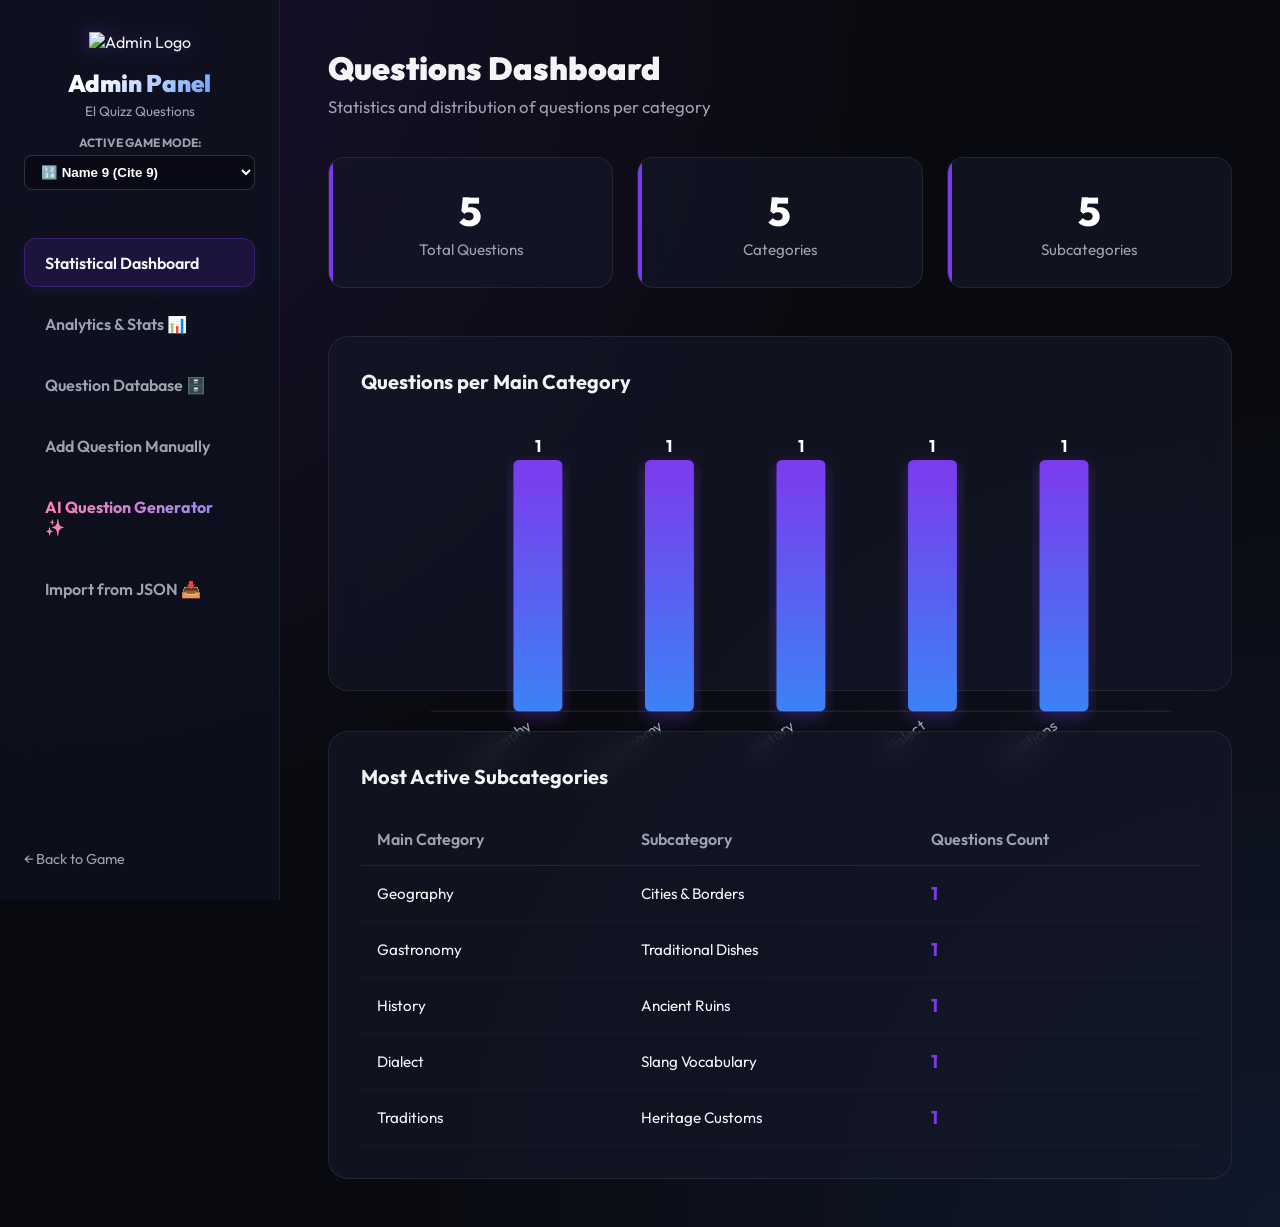
==== commit 7876f173: "feat: implement game UI/UX improvements, rules refactoring, geolocation tracking, and admin analytic" ====
--- a/web_poc/admin.html
+++ b/web_poc/admin.html
@@ -32,6 +32,9 @@
                 <button class="nav-item active" data-tab="tab-dashboard">
                     <span>Statistical Dashboard</span>
                 </button>
+                <button class="nav-item" data-tab="tab-analytics">
+                    <span>Analytics & Stats 📊</span>
+                </button>
                 <button class="nav-item" data-tab="tab-crud">
                     <span>Question Database 🗄️</span>
                 </button>
@@ -154,8 +157,98 @@
                 </div>
             </section>
 
+            <!-- Tab 1.2: Analytics & Stats -->
+            <section id="tab-analytics" class="tab-content" style="display: none;">
+                <h2 class="content-title">User Analytics & Game Statistics 📊</h2>
+                <p class="content-subtitle">Real-time tracking of website visits, activity, and game performance</p>
+
+                <!-- Analytics Cards Grid -->
+                <div class="stats-cards-grid" style="display: grid; grid-template-columns: repeat(auto-fit, minmax(200px, 1fr)); gap: 1rem; margin-bottom: 2rem;">
+                    <div class="stat-card">
+                        <span class="stat-num" id="stat-total-hits">0</span>
+                        <span class="stat-lbl">Total Events Tracked</span>
+                    </div>
+                    <div class="stat-card">
+                        <span class="stat-num" id="stat-active-sessions">0</span>
+                        <span class="stat-lbl">Unique Sessions</span>
+                    </div>
+                    <div class="stat-card">
+                        <span class="stat-num" id="stat-games-played-total">0</span>
+                        <span class="stat-lbl">Total Games Started</span>
+                    </div>
+                </div>
+
+                <!-- Game Modes Comparison & Regions -->
+                <div style="display: grid; grid-template-columns: 1fr 1fr; gap: 1.5rem; margin-bottom: 2rem;">
+                    <div class="table-card">
+                        <h3 class="chart-title">Game Mode Shares</h3>
+                        <div style="display: flex; flex-direction: column; gap: 15px; margin-top: 15px;">
+                            <div>
+                                <div style="display: flex; justify-content: space-between; font-weight: bold; margin-bottom: 5px;">
+                                    <span>🔢 Talla3 9 (طلّع 9)</span>
+                                    <span id="lbl-mode-talla3-count">0 games</span>
+                                </div>
+                                <div style="width: 100%; height: 12px; background: rgba(255,255,255,0.05); border-radius: 6px; overflow: hidden;">
+                                    <div id="bar-mode-talla3" style="width: 0%; height: 100%; background: var(--primary); transition: width 0.5s ease;"></div>
+                                </div>
+                            </div>
+                            <div>
+                                <div style="display: flex; justify-content: space-between; font-weight: bold; margin-bottom: 5px;">
+                                    <span>👦 Bent Waled (بنت ولد)</span>
+                                    <span id="lbl-mode-bw-count">0 games</span>
+                                </div>
+                                <div style="width: 100%; height: 12px; background: rgba(255,255,255,0.05); border-radius: 6px; overflow: hidden;">
+                                    <div id="bar-mode-bw" style="width: 0%; height: 100%; background: #6366f1; transition: width 0.5s ease;"></div>
+                                </div>
+                            </div>
+                        </div>
+                    </div>
+
+                    <div class="table-card">
+                        <h3 class="chart-title">Top Active Countries</h3>
+                        <div class="subcat-table-wrapper" style="margin-top: 10px; max-height: 180px; overflow-y: auto;">
+                            <table class="subcat-table">
+                                <thead>
+                                    <tr>
+                                        <th>Country</th>
+                                        <th>Activity Hits</th>
+                                    </tr>
+                                </thead>
+                                <tbody id="analytics-country-rows">
+                                    <!-- Dynamic countries -->
+                                </tbody>
+                            </table>
+                        </div>
+                    </div>
+                </div>
+
+                <!-- Histograms Row -->
+                <div style="display: grid; grid-template-columns: 1fr 1fr; gap: 1.5rem; margin-bottom: 2rem;">
+                    <!-- Game Play Duration Histogram -->
+                    <div class="chart-card-full">
+                        <h3 class="chart-title">Game Play Duration Histogram ⏱️</h3>
+                        <div class="chart-visual" style="height: 240px; display: flex; align-items: flex-end; justify-content: space-around; padding: 20px 10px; background: rgba(255,255,255,0.02); border-radius: 12px; border: 1px solid rgba(255,255,255,0.05);">
+                            <!-- Dynamic bar chart -->
+                            <div id="duration-histogram-bars" style="display: flex; width: 100%; height: 100%; align-items: flex-end; justify-content: space-around;">
+                                <!-- Dynamic bars -->
+                            </div>
+                        </div>
+                    </div>
+
+                    <!-- Game Score Histogram -->
+                    <div class="chart-card-full">
+                        <h3 class="chart-title">Completed Game Score Histogram 🏆</h3>
+                        <div class="chart-visual" style="height: 240px; display: flex; align-items: flex-end; justify-content: space-around; padding: 20px 10px; background: rgba(255,255,255,0.02); border-radius: 12px; border: 1px solid rgba(255,255,255,0.05);">
+                            <div id="score-histogram-bars" style="display: flex; width: 100%; height: 100%; align-items: flex-end; justify-content: space-around;">
+                                <!-- Dynamic bars -->
+                            </div>
+                        </div>
+                    </div>
+                </div>
+            </section>
+
             <!-- Tab 1.5: Question Database (CRUD) -->
-            <section id="tab-crud" c                <!-- Name 9 (Talla3) Header & Filter -->
+            <section id="tab-crud" class="tab-content">
                 <div id="crud-talla3-header" style="display: flex; justify-content: space-between; align-items: center; margin-bottom: 1.5rem;">
                     <div>
                         <h2 class="content-title" style="margin-bottom: 0.2rem;">Question Database</h2>
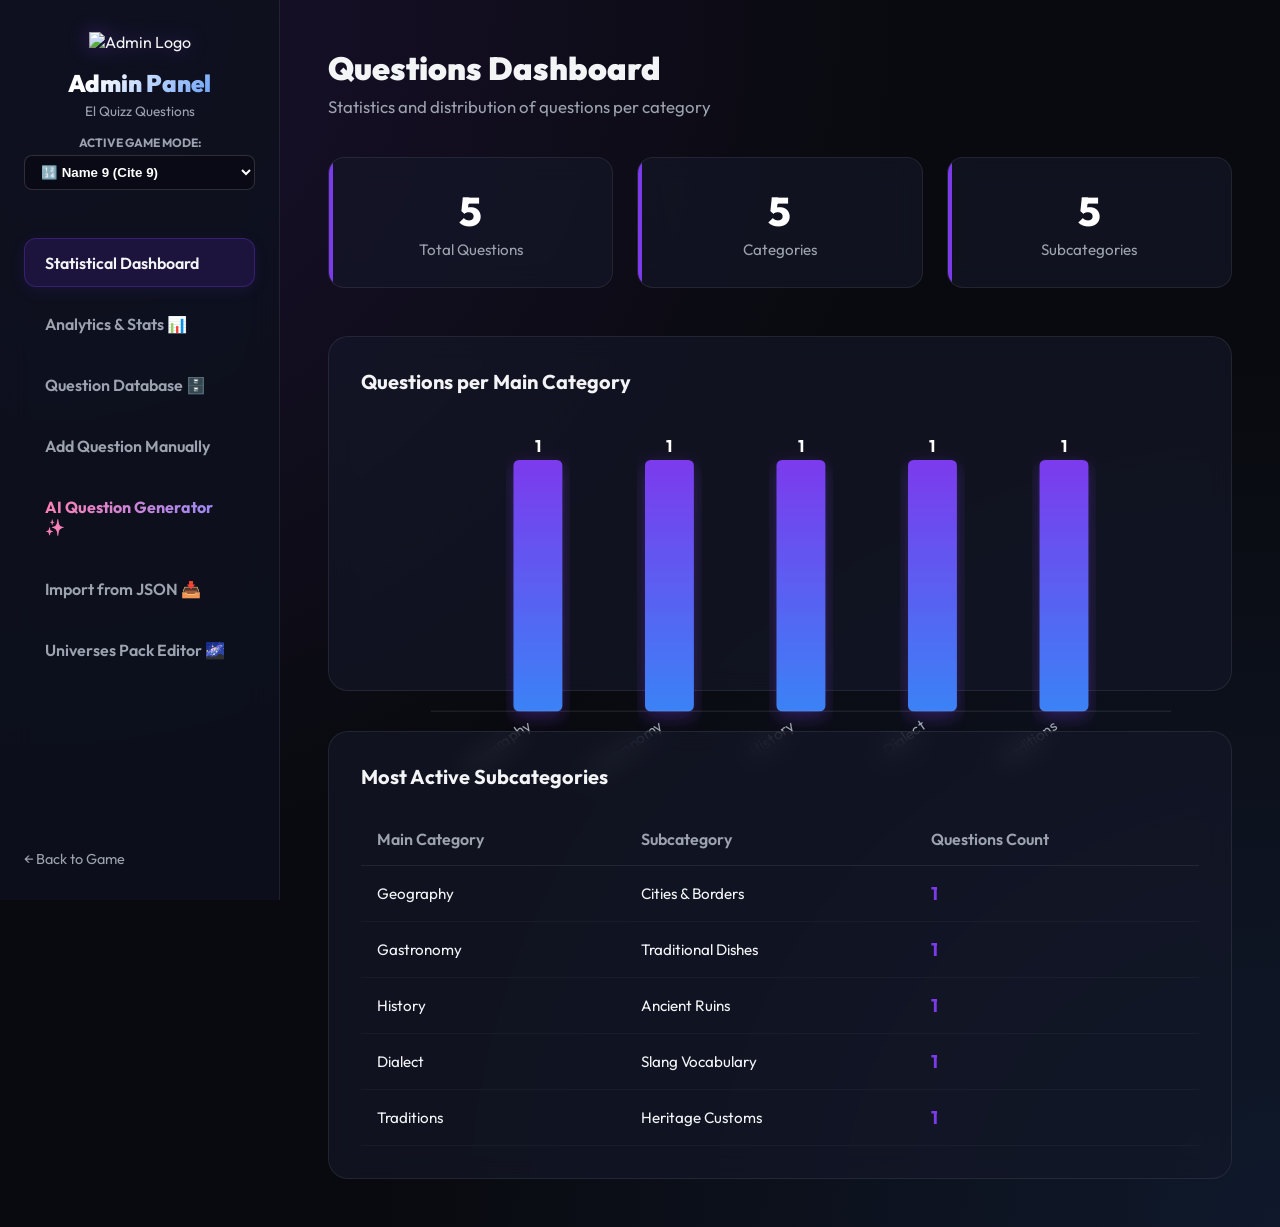
==== commit 030bbe19: "feat: add thematic universes (Choufli Hal, Spacetoon) with admin pack editor and setup selectors" ====
--- a/web_poc/admin.html
+++ b/web_poc/admin.html
@@ -4,6 +4,7 @@
     <meta charset="UTF-8">
     <meta name="viewport" content="width=device-width, initial-scale=1.0">
     <title>Admin Dashboard — Question Management</title>
+    <link rel="icon" type="image/png" href="https://img.icons8.com/color/96/shield.png">
     <!-- Outfit & Cairo Font from Google Fonts -->
     <link rel="preconnect" href="https://fonts.googleapis.com">
     <link rel="preconnect" href="https://fonts.gstatic.com" crossorigin>
@@ -46,6 +47,9 @@
                 </button>
                 <button class="nav-item" data-tab="tab-import-json">
                     <span>Import from JSON 📥</span>
+                </button>
+                <button class="nav-item" data-tab="tab-universes">
+                    <span>Universes Pack Editor 🌌</span>
                 </button>
             </nav>
             
@@ -940,6 +944,79 @@
                     </div>
                 </div>
             </section>
+
+            <!-- Section for Universes Management -->
+            <section id="tab-universes" class="tab-content" style="display: none;">
+                <div class="header-action-row" style="display: flex; justify-content: space-between; align-items: center; margin-bottom: 2rem;">
+                    <div>
+                        <h2 class="content-title">Universes Management 🌌</h2>
+                        <p class="content-subtitle">Create universes and group questions into custom themed packs (e.g. Choufli Hal, Spacetoon).</p>
+                    </div>
+                    <button class="btn btn-primary" id="btn-admin-create-universe-trigger" style="margin: 0;">+ New Universe</button>
+                </div>
+
+                <!-- Create Universe Form Modal / Div (Inline) -->
+                <div id="admin-universe-creation-box" class="table-card" style="display: none; margin-bottom: 2rem; padding: 20px;">
+                    <h3 style="margin-top: 0; margin-bottom: 15px; color: var(--primary-color);">Create New Universe 🌌</h3>
+                    <div class="form-grid" style="display: grid; grid-template-columns: 1fr 1fr; gap: 15px; margin-bottom: 15px;">
+                        <div class="form-group" style="text-align: left;">
+                            <label style="display: block; margin-bottom: 5px; font-weight: bold; font-size: 0.9rem;">Universe Name:</label>
+                            <input type="text" id="admin-universe-name-input" placeholder="e.g., Choufli Hal" style="width: 100%; padding: 10px; border-radius: 8px; border: 1px solid var(--panel-border); background: rgba(0,0,0,0.3); color: white;">
+                        </div>
+                        <div class="form-group" style="text-align: left;">
+                            <label style="display: block; margin-bottom: 5px; font-weight: bold; font-size: 0.9rem;">Description:</label>
+                            <input type="text" id="admin-universe-desc-input" placeholder="e.g., Tunisian Choufli Hal questions" style="width: 100%; padding: 10px; border-radius: 8px; border: 1px solid var(--panel-border); background: rgba(0,0,0,0.3); color: white;">
+                        </div>
+                    </div>
+                    <div style="display: flex; gap: 10px; justify-content: flex-end;">
+                        <button class="btn btn-primary" id="btn-admin-submit-universe" style="margin: 0; padding: 8px 16px;">Create</button>
+                        <button class="btn btn-secondary" id="btn-admin-cancel-universe" style="margin: 0; padding: 8px 16px; background: rgba(255,255,255,0.1); color: white; border: none;">Cancel</button>
+                    </div>
+                </div>
+
+                <!-- Main Layout: List of Universes on Left, Questions in selected Universe on Right -->
+                <div style="display: grid; grid-template-columns: 280px 1fr; gap: 20px; align-items: start;">
+                    <!-- Universes List -->
+                    <div class="table-card" style="padding: 15px; background: rgba(255,255,255,0.03); border-radius: 12px; border: 1px solid var(--panel-border);">
+                        <h3 style="margin-top: 0; margin-bottom: 10px; font-size: 1.1rem; color: #ccc; border-bottom: 1px solid var(--panel-border); padding-bottom: 8px;">Theme Packs</h3>
+                        <div id="admin-universes-list" style="display: flex; flex-direction: column; gap: 8px;">
+                            <!-- Universes dynamically rendered -->
+                        </div>
+                    </div>
+
+                    <!-- Selected Universe Questions Management -->
+                    <div class="table-card" id="admin-universe-questions-panel" style="padding: 20px; display: none;">
+                        <h3 id="admin-selected-universe-title" style="margin-top: 0; margin-bottom: 5px; color: var(--accent-color);">Universe: Choufli Hal</h3>
+                        <p id="admin-selected-universe-desc" style="font-size: 0.85rem; color: #aaa; margin-bottom: 20px;">Questions related to Choufli Hal</p>
+
+                        <!-- Add question search row -->
+                        <div style="display: flex; gap: 15px; margin-bottom: 20px; background: rgba(0,0,0,0.2); padding: 15px; border-radius: 8px; border: 1px solid rgba(255,255,255,0.05); align-items: center;">
+                            <span style="font-weight: bold; font-size: 0.9rem; min-width: 140px;">Link Existing Question:</span>
+                            <select id="admin-universe-available-questions-select" style="flex: 1; padding: 10px; border-radius: 8px; border: 1px solid var(--panel-border); background: rgba(0,0,0,0.5); color: white; max-width: 400px; box-sizing: border-box;">
+                                <!-- Questions in DB -->
+                            </select>
+                            <button class="btn btn-primary" id="btn-admin-add-question-to-universe" style="margin: 0; padding: 8px 16px;">Link Question</button>
+                        </div>
+
+                        <!-- Linked Questions Table -->
+                        <div class="crud-table-wrapper" style="max-height: 400px; overflow-y: auto;">
+                            <table class="crud-table" style="width: 100%; border-collapse: collapse;">
+                                <thead>
+                                    <tr>
+                                        <th style="text-align: left; padding: 10px;">ID</th>
+                                        <th style="text-align: left; padding: 10px;">Category</th>
+                                        <th style="text-align: left; padding: 10px;">Question Text</th>
+                                        <th style="text-align: center; padding: 10px; width: 100px;">Action</th>
+                                    </tr>
+                                </thead>
+                                <tbody id="admin-universe-questions-table-body">
+                                    <!-- Dynamic rows -->
+                                </tbody>
+                            </table>
+                        </div>
+                    </div>
+                </div>
+            </section>
         </main>
     </div>
 
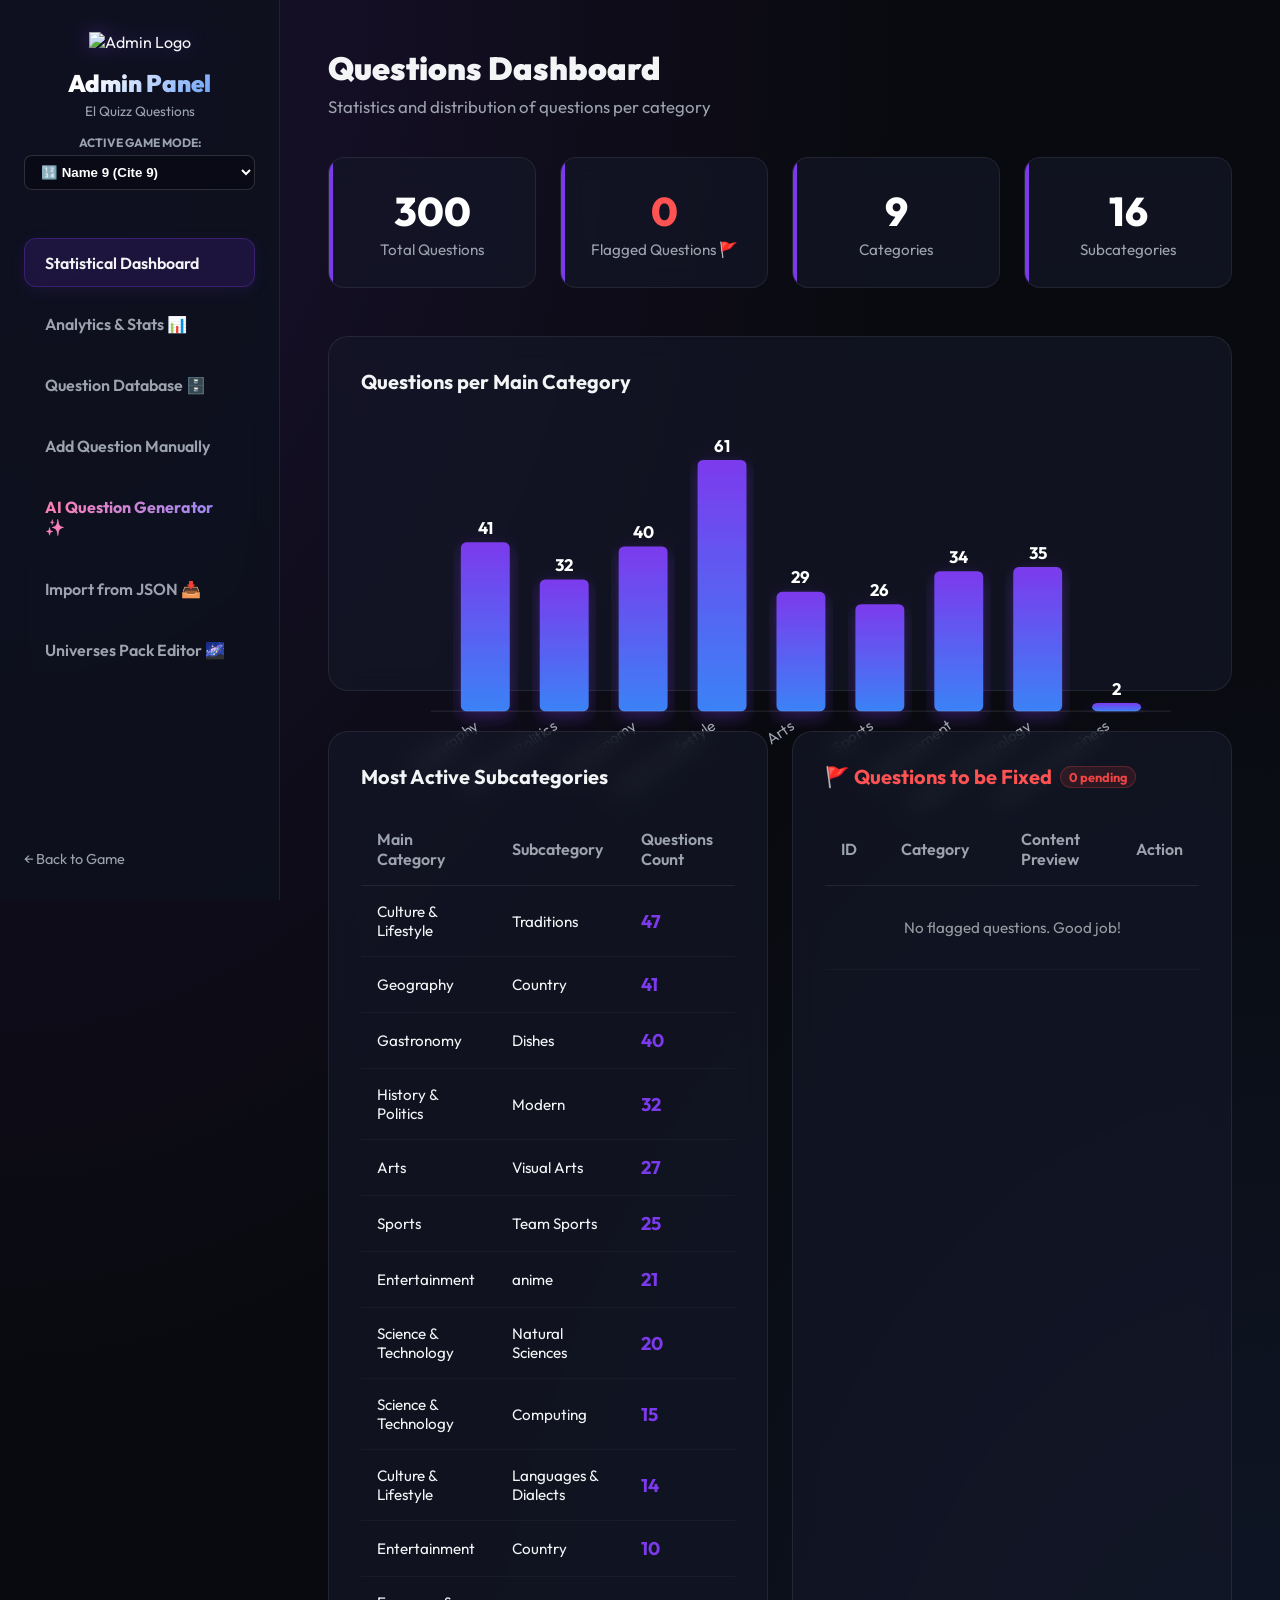
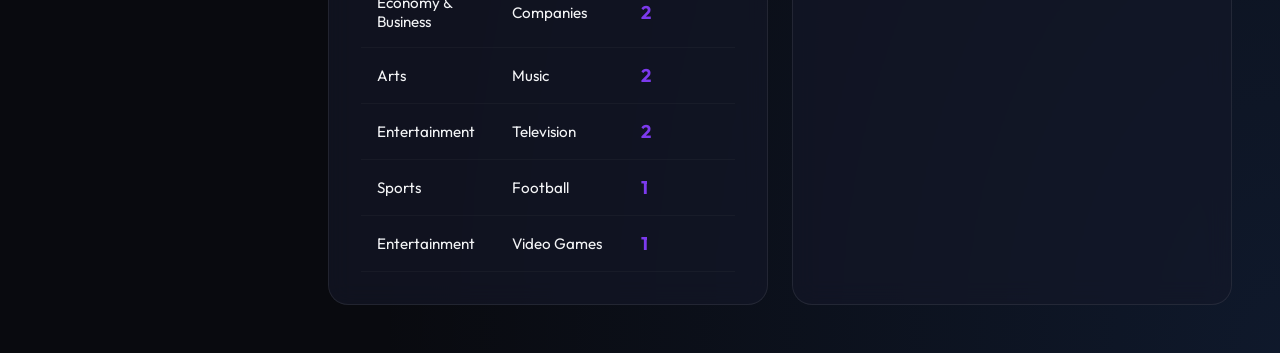
==== commit cf94c16b: "feat: Add 100 new unapproved questions, approval filter in admin dashboard, and question flagging fe" ====
--- a/web_poc/admin.html
+++ b/web_poc/admin.html
@@ -69,16 +69,20 @@
                 <!-- Name 9 Dashboard View -->
                 <div id="dashboard-talla3-view">
                     <!-- Cards Grid -->
-                    <div class="stats-cards-grid">
+                    <div class="stats-cards-grid" style="grid-template-columns: repeat(auto-fit, minmax(180px, 1fr));">
                         <div class="stat-card">
                             <span class="stat-num" id="stat-total-q">0</span>
                             <span class="stat-lbl">Total Questions</span>
                         </div>
-                        <div class="stat-card">
+                        <div class="stat-card" style="border-left: 1px solid var(--panel-border);">
+                            <span class="stat-num" id="stat-flagged-q" style="color: #ff5252;">0</span>
+                            <span class="stat-lbl">Flagged Questions 🚩</span>
+                        </div>
+                        <div class="stat-card" style="border-left: 1px solid var(--panel-border);">
                             <span class="stat-num" id="stat-total-cats">0</span>
                             <span class="stat-lbl">Categories</span>
                         </div>
-                        <div class="stat-card">
+                        <div class="stat-card" style="border-left: 1px solid var(--panel-border);">
                             <span class="stat-num" id="stat-total-subcats">0</span>
                             <span class="stat-lbl">Subcategories</span>
                         </div>
@@ -93,22 +97,46 @@
                             </div>
                         </div>
                     </div>
-
-                    <div class="table-card">
-                        <h3 class="chart-title">Most Active Subcategories</h3>
-                        <div class="subcat-table-wrapper">
-                            <table class="subcat-table">
-                                <thead>
-                                    <tr>
-                                        <th>Main Category</th>
-                                        <th>Subcategory</th>
-                                        <th>Questions Count</th>
-                                    </tr>
-                                </thead>
-                                <tbody id="subcat-stats-rows">
-                                    <!-- Dynamic rows -->
-                                </tbody>
-                            </table>
+                    <div style="display: grid; grid-template-columns: repeat(auto-fit, minmax(350px, 1fr)); gap: 1.5rem; margin-top: 1.5rem;">
+                        <div class="table-card" style="margin: 0;">
+                            <h3 class="chart-title">Most Active Subcategories</h3>
+                            <div class="subcat-table-wrapper">
+                                <table class="subcat-table">
+                                    <thead>
+                                        <tr>
+                                            <th>Main Category</th>
+                                            <th>Subcategory</th>
+                                            <th>Questions Count</th>
+                                        </tr>
+                                    </thead>
+                                    <tbody id="subcat-stats-rows">
+                                    </tbody>
+                                </table>
+                            </div>
+                        </div>
+                        
+                        <div class="table-card" style="margin: 0;">
+                            <h3 class="chart-title" style="color: #ff5252; display: flex; align-items: center; gap: 8px;">
+                                <span>🚩 Questions to be Fixed</span>
+                                <span id="lbl-flagged-count" class="badge-lang missing" style="font-size: 0.8rem; padding: 2px 8px; border-radius: 20px;">0 pending</span>
+                            </h3>
+                            <div class="subcat-table-wrapper" style="max-height: 300px; overflow-y: auto;">
+                                <table class="subcat-table" style="width: 100%;">
+                                    <thead>
+                                        <tr>
+                                            <th style="width: 60px;">ID</th>
+                                            <th style="width: 120px;">Category</th>
+                                            <th>Content Preview</th>
+                                            <th style="width: 80px; text-align: center;">Action</th>
+                                        </tr>
+                                    </thead>
+                                    <tbody id="flagged-questions-table-body">
+                                        <tr>
+                                            <td colspan="4" style="text-align: center; opacity: 0.6; padding: 2rem;">No flagged questions. Good job!</td>
+                                        </tr>
+                                    </tbody>
+                                </table>
+                            </div>
                         </div>
                     </div>
                 </div>
@@ -292,6 +320,22 @@
                                 <option value="tn">Tunisian Derja (TN)</option>
                                 <option value="fr">French (FR)</option>
                                 <option value="en">English (EN)</option>
+                            </select>
+                        </div>
+                        <div class="form-group" style="margin: 0;">
+                            <label style="font-size: 0.8rem; opacity: 0.85; margin-bottom: 0.4rem; display: block; font-weight: 600;">Filter Flagged State</label>
+                            <select id="crud-filter-flagged" style="width: 100%; box-sizing: border-box;">
+                                <option value="">-- All Questions --</option>
+                                <option value="flagged">Flagged to be fixed 🚩</option>
+                                <option value="unflagged">Normal / Unflagged</option>
+                            </select>
+                        </div>
+                        <div class="form-group" style="margin: 0;">
+                            <label style="font-size: 0.8rem; opacity: 0.85; margin-bottom: 0.4rem; display: block; font-weight: 600;">Filter Approval State</label>
+                            <select id="crud-filter-approved" style="width: 100%; box-sizing: border-box;">
+                                <option value="">-- All Statuses --</option>
+                                <option value="approved">Approved / Active ✅</option>
+                                <option value="unapproved">Unapproved / Inactive ❌</option>
                             </select>
                         </div>
                     </div>
@@ -372,6 +416,7 @@
                                 <th class="sortable-header" data-sort="text" style="padding: 14px 16px; cursor: pointer; user-select: none;">
                                     Question Content Preview <span class="sort-icon" id="sort-icon-text" style="font-size: 0.75rem; margin-left: 2px; opacity: 0.5;">↕</span>
                                 </th>
+                                <th style="padding: 14px 16px; text-align: center; width: 80px;">Active</th>
                                 <th style="padding: 14px 16px; text-align: center; width: 100px;">Actions</th>
                             </tr>
                         </thead>
@@ -1090,6 +1135,11 @@
                     </div>
                 </div>
 
+                <div style="display: flex; align-items: center; gap: 10px; margin-bottom: 1.5rem; background: rgba(255,82,82,0.08); padding: 12px; border-radius: 8px; border: 1px dashed rgba(255,82,82,0.3);">
+                    <input type="checkbox" id="edit-q-flagged" style="width: auto; cursor: pointer; transform: scale(1.25); margin: 0;">
+                    <label for="edit-q-flagged" style="cursor: pointer; font-weight: bold; margin: 0; color: #ff5252; font-size: 0.9rem;">🚩 Flagged to be fixed (Needs review/corrections)</label>
+                </div>
+
                 <!-- Correct Answers Grid (9 items) -->
                 <h4 style="margin-bottom: 1rem; color: var(--secondary-color); border-bottom: 1px solid var(--panel-border); padding-bottom: 0.5rem;">Correct Answers (Fibonacci Point Values)</h4>
                 <div style="display: grid; grid-template-columns: 1fr; gap: 1rem; margin-bottom: 2rem;" id="edit-correct-answers-container">
